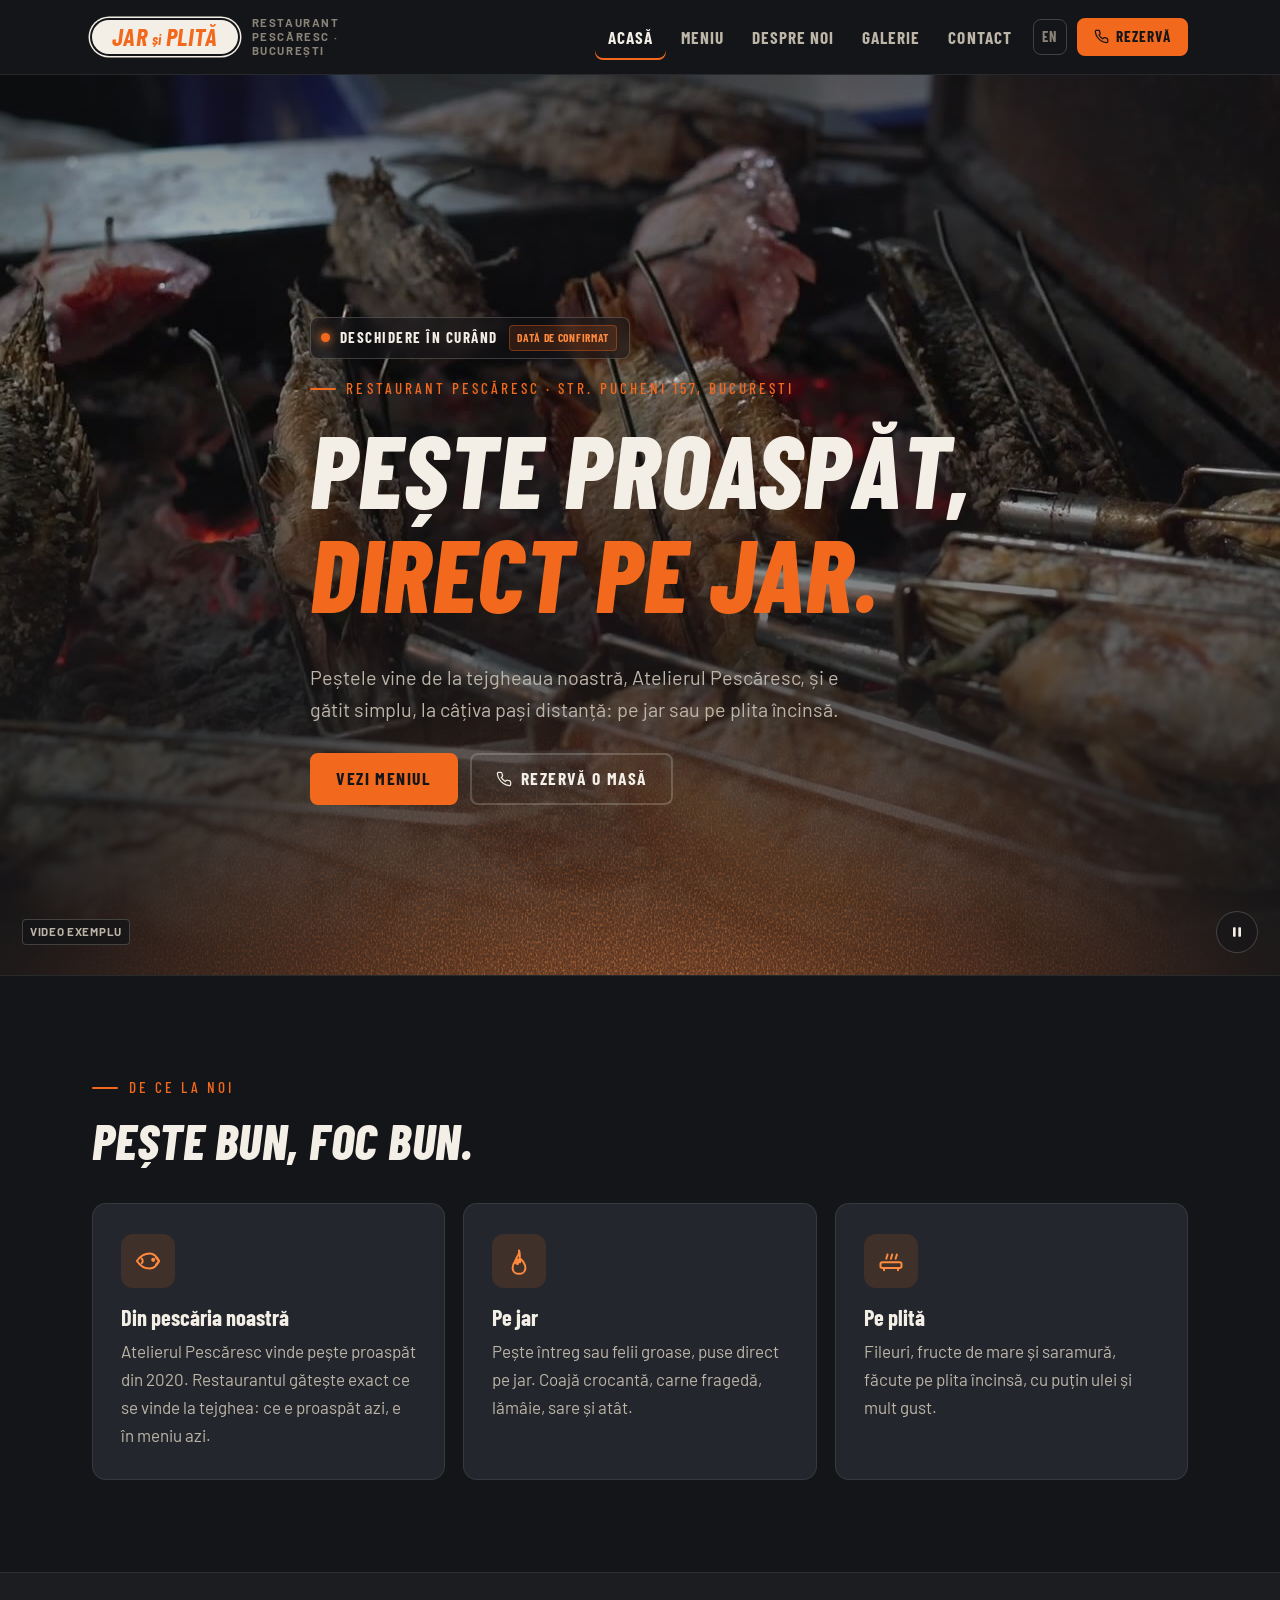
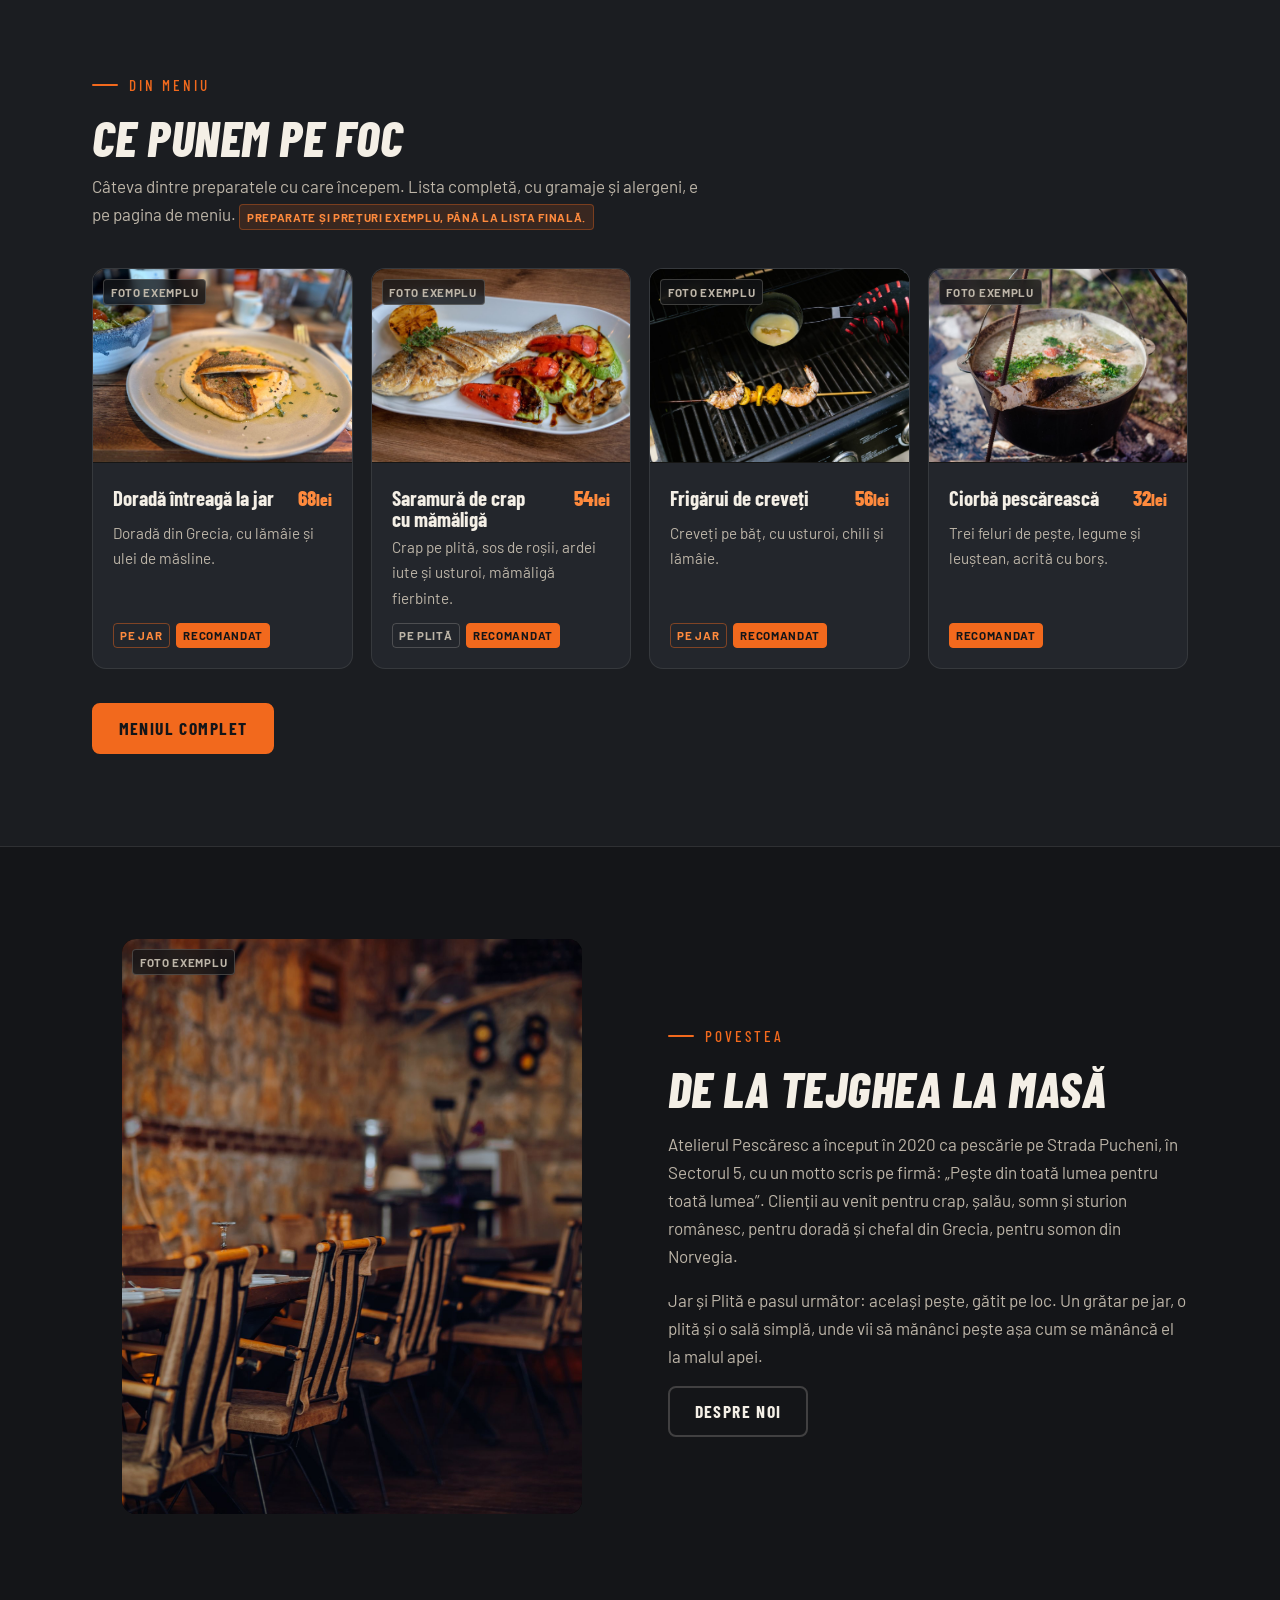
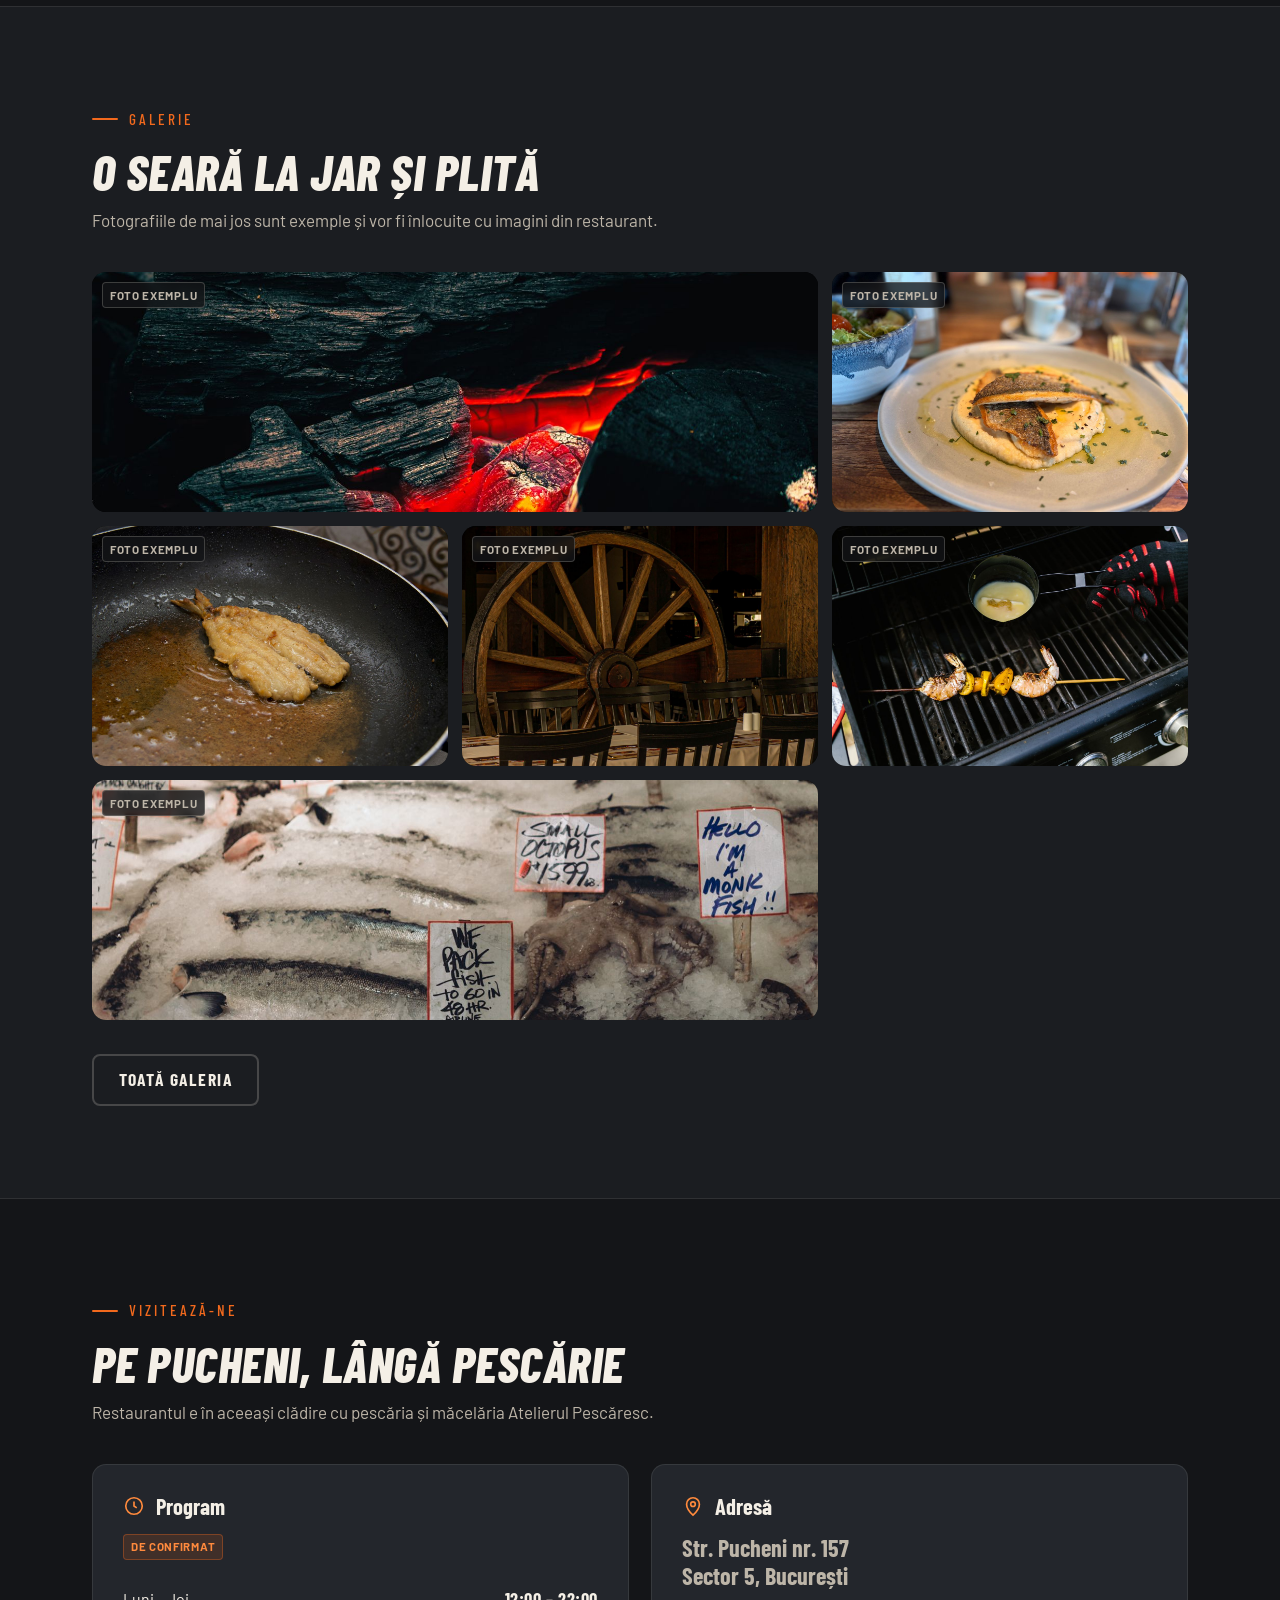
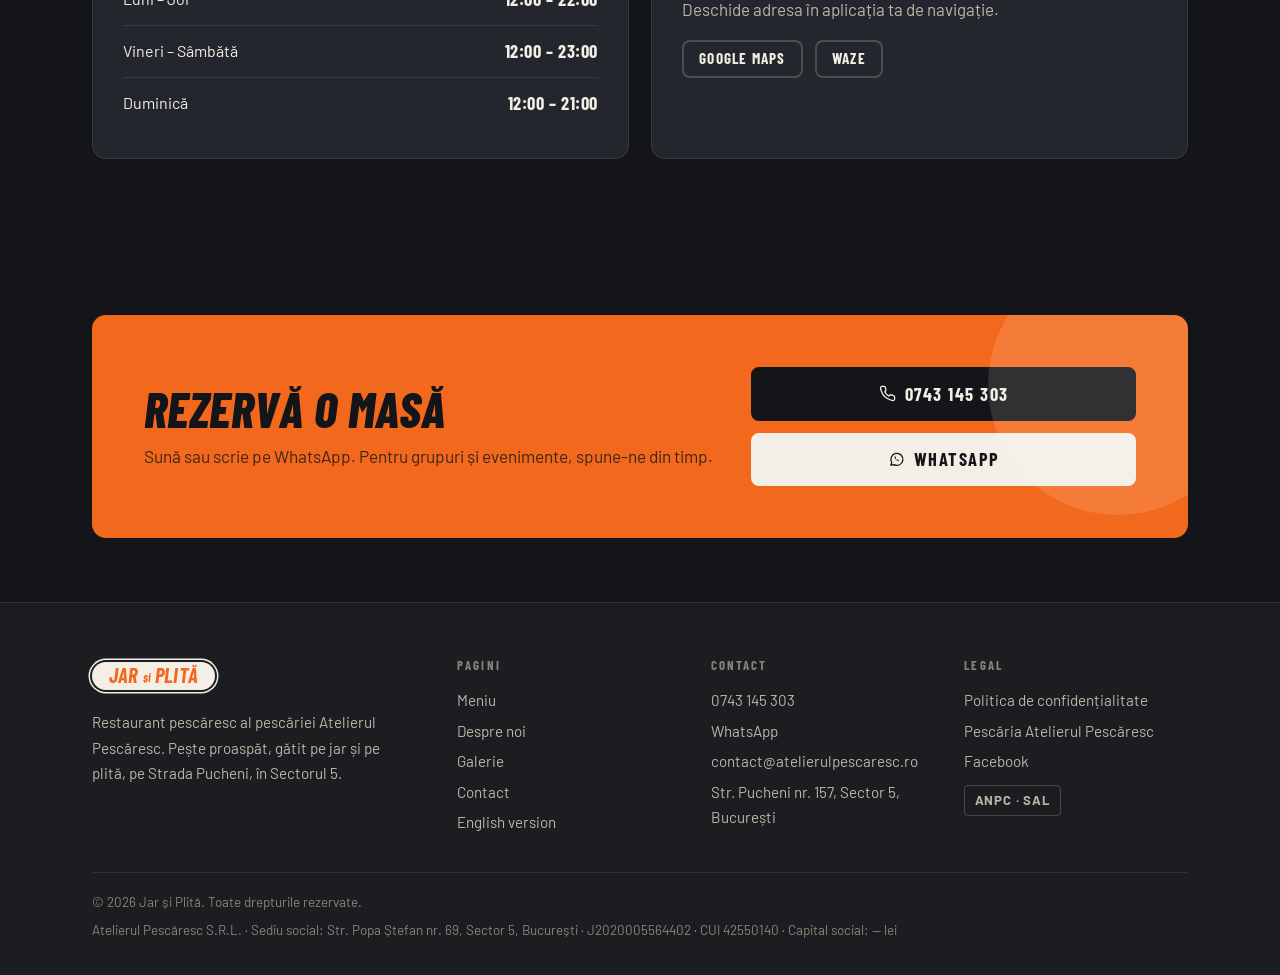
==== index.html @ cb8b8453 "preview 2026-10-09 14:56" ====
<!DOCTYPE html>
<html lang="ro">
<head>
<meta charset="utf-8">
<meta name="viewport" content="width=device-width, initial-scale=1">
<title>Jar și Plită | Restaurant pescăresc în București, Sector 5</title>
<meta name="description" content="Pește proaspăt din pescăria Atelierul Pescăresc, gătit pe jar și pe plită. Restaurant pescăresc pe Str. Pucheni 157, Sector 5, București. Rezervări: 0743 145 303.">
<meta name="robots" content="noindex, nofollow">
<link rel="canonical" href="https://jarsiplita.ro/">
<link rel="alternate" hreflang="ro" href="https://jarsiplita.ro/">
<link rel="alternate" hreflang="en" href="https://jarsiplita.ro/en/">
<link rel="alternate" hreflang="x-default" href="https://jarsiplita.ro/">
<meta property="og:type" content="website">
<meta property="og:site_name" content="Jar și Plită">
<meta property="og:title" content="Jar și Plită | Restaurant pescăresc în București, Sector 5">
<meta property="og:description" content="Pește proaspăt din pescăria Atelierul Pescăresc, gătit pe jar și pe plită. Restaurant pescăresc pe Str. Pucheni 157, Sector 5, București. Rezervări: 0743 145 303.">
<meta property="og:url" content="https://jarsiplita.ro/">
<meta property="og:image" content="https://jarsiplita.ro/img/hero-poster.jpg">
<meta property="og:locale" content="ro_RO">
<meta name="theme-color" content="#141518">
<link rel="icon" href="favicon.svg" type="image/svg+xml">
<link rel="stylesheet" href="css/style.css">
<script type="application/ld+json">
{
  "@context": "https://schema.org",
  "@type": "Restaurant",
  "acceptsReservations": "True",
  "address": {
    "@type": "PostalAddress",
    "addressCountry": "RO",
    "addressLocality": "Bucure\u0219ti",
    "addressRegion": "Sector 5",
    "postalCode": "051223",
    "streetAddress": "Str. Pucheni nr. 157"
  },
  "email": "contact@atelierulpescaresc.ro",
  "hasMenu": "https://jarsiplita.ro/meniu.html",
  "image": "https://jarsiplita.ro/img/hero-poster.jpg",
  "name": "Jar \u0219i Plit\u0103",
  "parentOrganization": {
    "@type": "Organization",
    "name": "Atelierul Pesc\u0103resc",
    "url": "https://www.atelierulpescaresc.ro/"
  },
  "priceRange": "$$",
  "sameAs": [
    "https://www.facebook.com/atelierulpescaresconline"
  ],
  "servesCuisine": [
    "Seafood",
    "Romanian"
  ],
  "telephone": "+40743145303",
  "url": "https://jarsiplita.ro/"
}
</script>
</head>
<body class="home">
<svg width="0" height="0" style="position:absolute" aria-hidden="true" focusable="false">
  <!-- grainy ember glow used once, under the hero -->
  <filter id="embers" x="-10%" y="-10%" width="120%" height="120%" color-interpolation-filters="sRGB">
    <feTurbulence type="fractalNoise" baseFrequency="0.55 0.35" numOctaves="2" seed="7" result="n"/>
    <feColorMatrix in="n" type="luminanceToAlpha" result="na"/>
    <feComponentTransfer in="na" result="nb"><feFuncA type="table" tableValues="0 0 0.25 1 1"/></feComponentTransfer>
    <feComposite in="SourceGraphic" in2="nb" operator="in" result="grain"/>
    <feGaussianBlur in="grain" stdDeviation="0.5"/>
  </filter>
</svg>
<a class="skip" href="#main">Sari la conținut</a>

<header class="site" id="hdr">
  <div class="wrap bar">
    <a class="brand" href="index.html" aria-label="Jar și Plită">
      <span class="pill"><b>Jar</b><i>și</i><b>Plită</b></span>
      <span class="brand-sub">Restaurant pescăresc · București</span>
    </a>
    <button class="navtoggle" id="navToggle" aria-label="Deschide meniul de navigare" aria-expanded="false" aria-controls="nav" data-open="Deschide meniul de navigare" data-close="Închide meniul de navigare">
      <svg viewBox="0 0 24 24" width="22" height="22" fill="none" stroke="currentColor" stroke-width="2.2" stroke-linecap="round" aria-hidden="true"><path d="M3 6h18M3 12h18M3 18h18"/></svg>
    </button>
    <nav class="primary" id="nav" aria-label="Acasă">
      <a href="index.html" aria-current="page">Acasă</a>
      <a href="meniu.html">Meniu</a>
      <a href="despre.html">Despre noi</a>
      <a href="galerie.html">Galerie</a>
      <a href="contact.html">Contact</a>
      <a class="lang" href="en/index.html" hreflang="en" lang="en" title="English version">EN</a>
      <a class="btn small" href="tel:+40743145303">
        <svg viewBox="0 0 24 24" width="15" height="15" fill="none" stroke="currentColor" stroke-width="2" aria-hidden="true"><path d="M22 16.9v3a2 2 0 0 1-2.2 2 19.8 19.8 0 0 1-8.6-3.1 19.5 19.5 0 0 1-6-6 19.8 19.8 0 0 1-3.1-8.7A2 2 0 0 1 4.1 2h3a2 2 0 0 1 2 1.7c.1.9.3 1.8.6 2.6a2 2 0 0 1-.5 2.1L8 9.6a16 16 0 0 0 6 6l1.2-1.2a2 2 0 0 1 2.1-.5c.8.3 1.7.5 2.6.6a2 2 0 0 1 1.7 2Z"/></svg>
        Rezervă
      </a>
    </nav>
  </div>
</header>

<main id="main">
<section class="hero" aria-labelledby="hero-title">
  <video autoplay muted loop playsinline preload="metadata" poster="img/hero-poster.jpg" aria-hidden="true" tabindex="-1">
    <source src="video/hero.mp4" type="video/mp4">
  </video>
  <span class="tag sample">Video exemplu</span>
  <button class="vbtn" type="button" aria-pressed="false" aria-label="Oprește videoclipul" data-pause="Oprește videoclipul" data-play="Pornește videoclipul">
    <svg class="i-pause" viewBox="0 0 24 24" width="16" height="16" fill="currentColor" aria-hidden="true"><rect x="6" y="5" width="4" height="14" rx="1"/><rect x="14" y="5" width="4" height="14" rx="1"/></svg>
    <svg class="i-play" viewBox="0 0 24 24" width="16" height="16" fill="currentColor" aria-hidden="true"><path d="M7 5l12 7-12 7z"/></svg>
  </button>
  <div class="glow" aria-hidden="true"></div>
  <div class="glow grain" aria-hidden="true"></div>
  <div class="wrap">
    <div class="hero-inner">
      <span class="status">Deschidere în curând <span class="tag note">dată de confirmat</span></span>
      <span class="eyebrow">Restaurant pescăresc · Str. Pucheni 157, București</span>
      <h1 id="hero-title">Pește proaspăt, <em>direct pe jar.</em></h1>
      <p class="lead">Peștele vine de la tejgheaua noastră, Atelierul Pescăresc, și e gătit simplu, la câțiva pași distanță: pe jar sau pe plita încinsă.</p>
      <div class="cta">
        <a class="btn" href="meniu.html">Vezi meniul</a>
        <a class="btn ghost" href="tel:+40743145303"><svg viewBox="0 0 24 24" width="16" height="16" fill="none" stroke="currentColor" stroke-width="1.8" aria-hidden="true"><path d="M22 16.9v3a2 2 0 0 1-2.2 2 19.8 19.8 0 0 1-8.6-3.1 19.5 19.5 0 0 1-6-6 19.8 19.8 0 0 1-3.1-8.7A2 2 0 0 1 4.1 2h3a2 2 0 0 1 2 1.7c.1.9.3 1.8.6 2.6a2 2 0 0 1-.5 2.1L8 9.6a16 16 0 0 0 6 6l1.2-1.2a2 2 0 0 1 2.1-.5c.8.3 1.7.5 2.6.6a2 2 0 0 1 1.7 2Z"/></svg>
 Rezervă o masă</a>
      </div>
    </div>
  </div>
</section>

<section id="de-ce" aria-labelledby="pillars-title">
  <div class="wrap">
    <div class="sec-head">
      <span class="eyebrow">De ce la noi</span>
      <h2 id="pillars-title">Pește bun, foc bun.</h2>
    </div>
    <div class="grid pillars">
      <article class="pillar">
        <div class="ico"><svg viewBox="0 0 24 24" width="28" height="28" fill="none" stroke="currentColor" stroke-width="1.7" stroke-linejoin="round" aria-hidden="true"><path d="M2.5 12c3-4.5 7-6.5 11-6.5 3.5 0 6 2.5 8 6.5-2 4-4.5 6.5-8 6.5-4 0-8-2-11-6.5z"/><path d="M21.5 12l-3-3.5M21.5 12l-3 3.5M6 9.5c1 .5 1.5 1.5 1.5 2.5S7 14 6 14.5"/><circle cx="16.5" cy="11" r=".9" fill="currentColor"/></svg>
</div>
        <h3>Din pescăria noastră</h3>
        <p>Atelierul Pescăresc vinde pește proaspăt din 2020. Restaurantul gătește exact ce se vinde la tejghea: ce e proaspăt azi, e în meniu azi.</p>
      </article>
      <article class="pillar">
        <div class="ico"><svg viewBox="0 0 24 24" width="28" height="28" fill="none" stroke="currentColor" stroke-width="1.7" stroke-linejoin="round" aria-hidden="true"><path d="M12 3c1 4-3 5.5-3 9 0 1.5 1 2.5 2 2.5-.5-2 1.5-3 1.5-5 3 2.5 5 5.5 5 8.5 0 3-2.5 5-5.5 5S6.5 21 6.5 18c0-3.5 2-5.5 3.5-8 .5 2 2 3 3 3-1-3.5.5-7-1-10z"/></svg>
</div>
        <h3>Pe jar</h3>
        <p>Pește întreg sau felii groase, puse direct pe jar. Coajă crocantă, carne fragedă, lămâie, sare și atât.</p>
      </article>
      <article class="pillar">
        <div class="ico"><svg viewBox="0 0 24 24" width="28" height="28" fill="none" stroke="currentColor" stroke-width="1.7" stroke-linecap="round" aria-hidden="true"><rect x="3" y="13" width="18" height="5" rx="1.5"/><path d="M6 18v2M18 18v2M8 10c0-1.5 1-2 1-3.5M12 10c0-1.5 1-2 1-3.5M16 10c0-1.5 1-2 1-3.5"/></svg>
</div>
        <h3>Pe plită</h3>
        <p>Fileuri, fructe de mare și saramură, făcute pe plita încinsă, cu puțin ulei și mult gust.</p>
      </article>
    </div>
  </div>
</section>

<section class="alt" id="din-meniu" aria-labelledby="featured-title">
  <div class="wrap">
    <div class="sec-head">
      <span class="eyebrow">Din meniu</span>
      <h2 id="featured-title">Ce punem pe foc</h2>
      <p>Câteva dintre preparatele cu care începem. Lista completă, cu gramaje și alergeni, e pe pagina de meniu. <span class="tag note">Preparate și prețuri exemplu, până la lista finală.</span></p>
    </div>
    <div class="grid dishes">
      <article class="dish">
        <figure class="photo  has-img">
  <img src="img/dish-dorada.jpg" alt="Doradă întreagă la jar" loading="lazy">
  <span class="tag sample">Foto exemplu</span>
</figure>

        <div class="body">
          <div class="row"><h3>Doradă întreagă la jar</h3><span class="price">68<small>lei</small></span>
</div>
          <p>Doradă din Grecia, cu lămâie și ulei de măsline.</p>
          <div class="meta"><span class="chip jar">pe jar</span><span class="chip fav">recomandat</span></div>
        </div>
      </article>
      <article class="dish">
        <figure class="photo  has-img">
  <img src="img/dish-saramura.jpg" alt="Saramură de crap cu mămăligă" loading="lazy">
  <span class="tag sample">Foto exemplu</span>
</figure>

        <div class="body">
          <div class="row"><h3>Saramură de crap cu mămăligă</h3><span class="price">54<small>lei</small></span>
</div>
          <p>Crap pe plită, sos de roșii, ardei iute și usturoi, mămăligă fierbinte.</p>
          <div class="meta"><span class="chip plita">pe plită</span><span class="chip fav">recomandat</span></div>
        </div>
      </article>
      <article class="dish">
        <figure class="photo  has-img">
  <img src="img/dish-creveti.jpg" alt="Frigărui de creveți" loading="lazy">
  <span class="tag sample">Foto exemplu</span>
</figure>

        <div class="body">
          <div class="row"><h3>Frigărui de creveți</h3><span class="price">56<small>lei</small></span>
</div>
          <p>Creveți pe băț, cu usturoi, chili și lămâie.</p>
          <div class="meta"><span class="chip jar">pe jar</span><span class="chip fav">recomandat</span></div>
        </div>
      </article>
      <article class="dish">
        <figure class="photo  has-img">
  <img src="img/dish-ciorba.jpg" alt="Ciorbă pescărească" loading="lazy">
  <span class="tag sample">Foto exemplu</span>
</figure>

        <div class="body">
          <div class="row"><h3>Ciorbă pescărească</h3><span class="price">32<small>lei</small></span>
</div>
          <p>Trei feluri de pește, legume și leuștean, acrită cu borș.</p>
          <div class="meta"><span class="chip fav">recomandat</span></div>
        </div>
      </article>
    </div>
    <div class="sec-foot"><a class="btn" href="meniu.html">Meniul complet</a></div>
  </div>
</section>

<section id="povestea" aria-labelledby="about-title">
  <div class="wrap split">
    <figure class="photo  has-img">
  <img src="img/interior-2.jpg" alt="Bucătăria restaurantului Jar și Plită" loading="lazy">
  <span class="tag sample">Foto exemplu</span>
</figure>

    <div>
      <span class="eyebrow">Povestea</span>
      <h2 id="about-title">De la tejghea la masă</h2>
      <p>Atelierul Pescăresc a început în 2020 ca pescărie pe Strada Pucheni, în Sectorul 5, cu un motto scris pe firmă: „Pește din toată lumea pentru toată lumea”. Clienții au venit pentru crap, șalău, somn și sturion românesc, pentru doradă și chefal din Grecia, pentru somon din Norvegia.</p>
      <p>Jar și Plită e pasul următor: același pește, gătit pe loc. Un grătar pe jar, o plită și o sală simplă, unde vii să mănânci pește așa cum se mănâncă el la malul apei.</p>
      <div class="cta"><a class="btn ghost" href="despre.html">Despre noi</a></div>
    </div>
  </div>
</section>

<section class="alt" id="galerie" aria-labelledby="gallery-title">
  <div class="wrap">
    <div class="sec-head">
      <span class="eyebrow">Galerie</span>
      <h2 id="gallery-title">O seară la Jar și Plită</h2>
      <p>Fotografiile de mai jos sunt exemple și vor fi înlocuite cu imagini din restaurant.</p>
    </div>
    <div class="grid gal">
      <div class="wide"><figure class="photo  has-img">
  <img src="img/embers.jpg" alt="Jarul, înainte de primul pește" loading="lazy">
  <span class="tag sample">Foto exemplu</span>
</figure>
</div>
      <div class=""><figure class="photo  has-img">
  <img src="img/dish-dorada.jpg" alt="Doradă întreagă la jar" loading="lazy">
  <span class="tag sample">Foto exemplu</span>
</figure>
</div>
      <div class=""><figure class="photo  has-img">
  <img src="img/dish-plita.jpg" alt="Somon pe plita încinsă" loading="lazy">
  <span class="tag sample">Foto exemplu</span>
</figure>
</div>
      <div class=""><figure class="photo  has-img">
  <img src="img/interior.jpg" alt="Sala restaurantului" loading="lazy">
  <span class="tag sample">Foto exemplu</span>
</figure>
</div>
      <div class="wide"><figure class="photo  has-img">
  <img src="img/counter.jpg" alt="Tejgheaua pescăriei, dimineața" loading="lazy">
  <span class="tag sample">Foto exemplu</span>
</figure>
</div>
      <div class=""><figure class="photo  has-img">
  <img src="img/dish-creveti.jpg" alt="Frigărui de creveți" loading="lazy">
  <span class="tag sample">Foto exemplu</span>
</figure>
</div>
    </div>
    <div class="sec-foot"><a class="btn ghost" href="galerie.html">Toată galeria</a></div>
  </div>
</section>

<section id="vizita" aria-labelledby="visit-title">
  <div class="wrap">
    <div class="sec-head">
      <span class="eyebrow">Vizitează-ne</span>
      <h2 id="visit-title">Pe Pucheni, lângă pescărie</h2>
      <p>Restaurantul e în aceeași clădire cu pescăria și măcelăria Atelierul Pescăresc.</p>
    </div>
    <div class="visit">
      <div class="vcard">
        <h3><svg viewBox="0 0 24 24" width="22" height="22" fill="none" stroke="currentColor" stroke-width="1.8" aria-hidden="true"><circle cx="12" cy="12" r="9"/><path d="M12 7v5l3 2"/></svg>
 Program</h3>
        <span class="tag note">de confirmat</span>
        <table class="hours">
  <tbody>
  <tr><td>Luni – Joi</td><td>12:00 – 22:00</td></tr>
  <tr><td>Vineri – Sâmbătă</td><td>12:00 – 23:00</td></tr>
  <tr><td>Duminică</td><td>12:00 – 21:00</td></tr>
  </tbody>
</table>

      </div>
      <div class="vcard">
        <h3><svg viewBox="0 0 24 24" width="22" height="22" fill="none" stroke="currentColor" stroke-width="1.8" aria-hidden="true"><path d="M12 22s7-6.5 7-12a7 7 0 1 0-14 0c0 5.5 7 12 7 12z"/><circle cx="12" cy="10" r="2.5"/></svg>
 Adresă</h3>
        <p class="addr">Str. Pucheni nr. 157<br>Sector 5, București</p>
        <p>Deschide adresa în aplicația ta de navigație.</p>
        <div class="cta ">
  <a class="btn ghost small" href="https://www.google.com/maps/search/?api=1&amp;query=Str.%20Pucheni%20157%20Sector%205%20Bucuresti" rel="noopener">Google Maps</a>
  <a class="btn ghost small" href="https://www.waze.com/ul?q=Str.%20Pucheni%20157%20Sector%205%20Bucuresti&amp;navigate=yes" rel="noopener">Waze</a>
</div>

      </div>
    </div>
  </div>
</section>

<section class="tight" aria-labelledby="cta-title">
  <div class="wrap">
    <div class="band">
      <div>
        <h2 id="cta-title">Rezervă o masă</h2>
        <p>Sună sau scrie pe WhatsApp. Pentru grupuri și evenimente, spune-ne din timp.</p>
      </div>
      <div class="actions">
        <a class="btn dark" href="tel:+40743145303"><svg viewBox="0 0 24 24" width="17" height="17" fill="none" stroke="currentColor" stroke-width="1.8" aria-hidden="true"><path d="M22 16.9v3a2 2 0 0 1-2.2 2 19.8 19.8 0 0 1-8.6-3.1 19.5 19.5 0 0 1-6-6 19.8 19.8 0 0 1-3.1-8.7A2 2 0 0 1 4.1 2h3a2 2 0 0 1 2 1.7c.1.9.3 1.8.6 2.6a2 2 0 0 1-.5 2.1L8 9.6a16 16 0 0 0 6 6l1.2-1.2a2 2 0 0 1 2.1-.5c.8.3 1.7.5 2.6.6a2 2 0 0 1 1.7 2Z"/></svg>
 0743 145 303</a>
        <a class="btn cream" href="https://wa.me/40743145303" rel="noopener"><svg viewBox="0 0 24 24" width="17" height="17" fill="none" stroke="currentColor" stroke-width="1.8" stroke-linejoin="round" aria-hidden="true"><path d="M4 20l1.3-3.8A8.5 8.5 0 1 1 8.4 19.2z"/><path d="M9 8.5c.2 2.5 3 5.3 5.5 5.5l1.2-1.2-1.8-.9-.9.7c-1-.4-2-1.4-2.4-2.4l.7-.9-.9-1.8z" fill="currentColor" stroke="none"/></svg>
 WhatsApp</a>
      </div>
    </div>
  </div>
</section>
</main>

<footer class="site">
  <div class="wrap">
    <div class="cols">
      <div>
        <a class="brand" href="index.html"><span class="pill"><b>Jar</b><i>și</i><b>Plită</b></span></a>
        <p class="fabout">Restaurant pescăresc al pescăriei Atelierul Pescăresc. Pește proaspăt, gătit pe jar și pe plită, pe Strada Pucheni, în Sectorul 5.</p>
      </div>
      <div>
        <h4>Pagini</h4>
        <a href="meniu.html">Meniu</a>
        <a href="despre.html">Despre noi</a>
        <a href="galerie.html">Galerie</a>
        <a href="contact.html">Contact</a>
        <a href="en/index.html" hreflang="en" lang="en">English version</a>
      </div>
      <div>
        <h4>Contact</h4>
        <a href="tel:+40743145303">0743 145 303</a>
        <a href="https://wa.me/40743145303" rel="noopener">WhatsApp</a>
        <a href="mailto:contact@atelierulpescaresc.ro">contact@atelierulpescaresc.ro</a>
        <span class="addr">Str. Pucheni nr. 157, Sector 5, București</span>
      </div>
      <div>
        <h4>Legal</h4>
        <a href="confidentialitate.html">Politica de confidențialitate</a>
        <a href="https://www.atelierulpescaresc.ro/" rel="noopener">Pescăria Atelierul Pescăresc</a>
        <a href="https://www.facebook.com/atelierulpescaresconline" rel="noopener">Facebook</a>
        <a class="sal" href="https://reclamatiisal.anpc.ro" rel="noopener" title="Soluționarea alternativă a litigiilor (ANPC)">ANPC · SAL</a>
      </div>
    </div>
    <div class="legal">
      <span>© 2026 Jar și Plită. Toate drepturile rezervate.</span>
      <span class="company">Atelierul Pescăresc S.R.L. · Sediu social: Str. Popa Ștefan nr. 69, Sector 5, București · J2020005564402 · CUI 42550140 · Capital social: — lei</span>
    </div>
  </div>
</footer>

<script src="js/main.js" defer></script>
</body>
</html>
---- css/style.css ----
@font-face{font-family:"Barlow";font-style:normal;font-weight:400;font-display:swap;src:url("../fonts/barlow-400-latin-ext.woff2") format("woff2");unicode-range:U+0100-02BA, U+02BD-02C5, U+02C7-02CC, U+02CE-02D7, U+02DD-02FF, U+0304, U+0308, U+0329, U+1D00-1DBF, U+1E00-1E9F, U+1EF2-1EFF, U+2020, U+20A0-20AB, U+20AD-20C4, U+2113, U+2C60-2C7F, U+A720-A7FF}
@font-face{font-family:"Barlow";font-style:normal;font-weight:400;font-display:swap;src:url("../fonts/barlow-400-latin.woff2") format("woff2");unicode-range:U+0000-00FF, U+0131, U+0152-0153, U+02BB-02BC, U+02C6, U+02DA, U+02DC, U+0304, U+0308, U+0329, U+2000-206F, U+20AC, U+2122, U+2191, U+2193, U+2212, U+2215, U+FEFF, U+FFFD}
@font-face{font-family:"Barlow";font-style:normal;font-weight:500;font-display:swap;src:url("../fonts/barlow-500-latin-ext.woff2") format("woff2");unicode-range:U+0100-02BA, U+02BD-02C5, U+02C7-02CC, U+02CE-02D7, U+02DD-02FF, U+0304, U+0308, U+0329, U+1D00-1DBF, U+1E00-1E9F, U+1EF2-1EFF, U+2020, U+20A0-20AB, U+20AD-20C4, U+2113, U+2C60-2C7F, U+A720-A7FF}
@font-face{font-family:"Barlow";font-style:normal;font-weight:500;font-display:swap;src:url("../fonts/barlow-500-latin.woff2") format("woff2");unicode-range:U+0000-00FF, U+0131, U+0152-0153, U+02BB-02BC, U+02C6, U+02DA, U+02DC, U+0304, U+0308, U+0329, U+2000-206F, U+20AC, U+2122, U+2191, U+2193, U+2212, U+2215, U+FEFF, U+FFFD}
@font-face{font-family:"Barlow";font-style:normal;font-weight:700;font-display:swap;src:url("../fonts/barlow-700-latin-ext.woff2") format("woff2");unicode-range:U+0100-02BA, U+02BD-02C5, U+02C7-02CC, U+02CE-02D7, U+02DD-02FF, U+0304, U+0308, U+0329, U+1D00-1DBF, U+1E00-1E9F, U+1EF2-1EFF, U+2020, U+20A0-20AB, U+20AD-20C4, U+2113, U+2C60-2C7F, U+A720-A7FF}
@font-face{font-family:"Barlow";font-style:normal;font-weight:700;font-display:swap;src:url("../fonts/barlow-700-latin.woff2") format("woff2");unicode-range:U+0000-00FF, U+0131, U+0152-0153, U+02BB-02BC, U+02C6, U+02DA, U+02DC, U+0304, U+0308, U+0329, U+2000-206F, U+20AC, U+2122, U+2191, U+2193, U+2212, U+2215, U+FEFF, U+FFFD}
@font-face{font-family:"Barlow Condensed";font-style:italic;font-weight:700;font-display:swap;src:url("../fonts/barlow-condensed-700-italic-latin-ext.woff2") format("woff2");unicode-range:U+0100-02BA, U+02BD-02C5, U+02C7-02CC, U+02CE-02D7, U+02DD-02FF, U+0304, U+0308, U+0329, U+1D00-1DBF, U+1E00-1E9F, U+1EF2-1EFF, U+2020, U+20A0-20AB, U+20AD-20C4, U+2113, U+2C60-2C7F, U+A720-A7FF}
@font-face{font-family:"Barlow Condensed";font-style:italic;font-weight:700;font-display:swap;src:url("../fonts/barlow-condensed-700-italic-latin.woff2") format("woff2");unicode-range:U+0000-00FF, U+0131, U+0152-0153, U+02BB-02BC, U+02C6, U+02DA, U+02DC, U+0304, U+0308, U+0329, U+2000-206F, U+20AC, U+2122, U+2191, U+2193, U+2212, U+2215, U+FEFF, U+FFFD}
@font-face{font-family:"Barlow Condensed";font-style:italic;font-weight:800;font-display:swap;src:url("../fonts/barlow-condensed-800-italic-latin-ext.woff2") format("woff2");unicode-range:U+0100-02BA, U+02BD-02C5, U+02C7-02CC, U+02CE-02D7, U+02DD-02FF, U+0304, U+0308, U+0329, U+1D00-1DBF, U+1E00-1E9F, U+1EF2-1EFF, U+2020, U+20A0-20AB, U+20AD-20C4, U+2113, U+2C60-2C7F, U+A720-A7FF}
@font-face{font-family:"Barlow Condensed";font-style:italic;font-weight:800;font-display:swap;src:url("../fonts/barlow-condensed-800-italic-latin.woff2") format("woff2");unicode-range:U+0000-00FF, U+0131, U+0152-0153, U+02BB-02BC, U+02C6, U+02DA, U+02DC, U+0304, U+0308, U+0329, U+2000-206F, U+20AC, U+2122, U+2191, U+2193, U+2212, U+2215, U+FEFF, U+FFFD}
@font-face{font-family:"Barlow Condensed";font-style:normal;font-weight:500;font-display:swap;src:url("../fonts/barlow-condensed-500-latin-ext.woff2") format("woff2");unicode-range:U+0100-02BA, U+02BD-02C5, U+02C7-02CC, U+02CE-02D7, U+02DD-02FF, U+0304, U+0308, U+0329, U+1D00-1DBF, U+1E00-1E9F, U+1EF2-1EFF, U+2020, U+20A0-20AB, U+20AD-20C4, U+2113, U+2C60-2C7F, U+A720-A7FF}
@font-face{font-family:"Barlow Condensed";font-style:normal;font-weight:500;font-display:swap;src:url("../fonts/barlow-condensed-500-latin.woff2") format("woff2");unicode-range:U+0000-00FF, U+0131, U+0152-0153, U+02BB-02BC, U+02C6, U+02DA, U+02DC, U+0304, U+0308, U+0329, U+2000-206F, U+20AC, U+2122, U+2191, U+2193, U+2212, U+2215, U+FEFF, U+FFFD}
@font-face{font-family:"Barlow Condensed";font-style:normal;font-weight:700;font-display:swap;src:url("../fonts/barlow-condensed-700-latin-ext.woff2") format("woff2");unicode-range:U+0100-02BA, U+02BD-02C5, U+02C7-02CC, U+02CE-02D7, U+02DD-02FF, U+0304, U+0308, U+0329, U+1D00-1DBF, U+1E00-1E9F, U+1EF2-1EFF, U+2020, U+20A0-20AB, U+20AD-20C4, U+2113, U+2C60-2C7F, U+A720-A7FF}
@font-face{font-family:"Barlow Condensed";font-style:normal;font-weight:700;font-display:swap;src:url("../fonts/barlow-condensed-700-latin.woff2") format("woff2");unicode-range:U+0000-00FF, U+0131, U+0152-0153, U+02BB-02BC, U+02C6, U+02DA, U+02DC, U+0304, U+0308, U+0329, U+2000-206F, U+20AC, U+2122, U+2191, U+2193, U+2212, U+2215, U+FEFF, U+FFFD}
@font-face{font-family:"Barlow Condensed";font-style:normal;font-weight:800;font-display:swap;src:url("../fonts/barlow-condensed-800-latin-ext.woff2") format("woff2");unicode-range:U+0100-02BA, U+02BD-02C5, U+02C7-02CC, U+02CE-02D7, U+02DD-02FF, U+0304, U+0308, U+0329, U+1D00-1DBF, U+1E00-1E9F, U+1EF2-1EFF, U+2020, U+20A0-20AB, U+20AD-20C4, U+2113, U+2C60-2C7F, U+A720-A7FF}
@font-face{font-family:"Barlow Condensed";font-style:normal;font-weight:800;font-display:swap;src:url("../fonts/barlow-condensed-800-latin.woff2") format("woff2");unicode-range:U+0000-00FF, U+0131, U+0152-0153, U+02BB-02BC, U+02C6, U+02DA, U+02DC, U+0304, U+0308, U+0329, U+2000-206F, U+20AC, U+2122, U+2191, U+2193, U+2212, U+2215, U+FEFF, U+FFFD}

/* ============================================================
   Jar și Plită — shared stylesheet (source: templates/style.css;
   build.py prepends templates/fonts.css and writes site/css/style.css)
   Dark coal ground like the shop's slate graphics, ember-orange accent
   taken from the "JAR și PLITĂ" sign, cream text. The menu sits on a
   cream "paper" block like a printed menu card. Fonts are self-hosted.
   ============================================================ */

:root{
  --coal:#141518; --slate:#1B1D21; --panel:#23262C; --panel-2:#2B2F36;
  --line:rgba(244,239,230,.09); --line-strong:rgba(244,239,230,.2);
  --cream:#F4EFE6; --sand:#BDB5A8; --ash:#8A8378;
  --ember:#F2691D; --ember-hot:#FF8A3D; --ember-deep:#C94F0E; --ember-tint:rgba(242,105,29,.14);
  --river:#4A8FD4;
  --paper:#F4EFE6; --paper-2:#EAE3D6; --ink:#1B1C1F; --ink-soft:#54504A; --paper-line:#D6CCBA;
  --r:14px; --r-sm:8px; --maxw:1140px;
  --shadow:0 10px 30px rgba(0,0,0,.35);
  --display:"Barlow Condensed","Arial Narrow",Impact,sans-serif;
  --body:"Barlow",system-ui,-apple-system,"Segoe UI",Roboto,sans-serif;
}

*{box-sizing:border-box}
html{-webkit-text-size-adjust:100%;scroll-behavior:smooth;scroll-padding-top:130px}
body{
  margin:0;background:var(--coal);color:var(--cream);
  font-family:var(--body);font-size:17px;line-height:1.65;-webkit-font-smoothing:antialiased;
}
/* fine stone grain over the whole page, echoing the slate panels in the shop */
body::before{
  content:"";position:fixed;inset:0;z-index:-1;pointer-events:none;opacity:.08;
  background-image:url("data:image/svg+xml,%3Csvg xmlns='http://www.w3.org/2000/svg' width='260' height='260'%3E%3Cfilter id='g'%3E%3CfeTurbulence type='fractalNoise' baseFrequency='.85' numOctaves='3' stitchTiles='stitch'/%3E%3CfeColorMatrix values='0 0 0 0 1 0 0 0 0 .96 0 0 0 0 .9 0 0 0 .7 0'/%3E%3C/filter%3E%3Crect width='100%25' height='100%25' filter='url(%23g)'/%3E%3C/svg%3E");
  background-size:260px 260px;
}
h1,h2,h3,h4{font-family:var(--display);line-height:1.02;margin:0;text-wrap:balance}
h1,h2{font-weight:800;font-style:italic;text-transform:uppercase;letter-spacing:.01em}
h2{font-size:clamp(2rem,4.2vw,3.1rem)}
h3{font-weight:700;font-size:1.4rem}
p{margin:0 0 1rem}
a{color:var(--ember-hot)}
img,video{max-width:100%;display:block}
.wrap{max-width:var(--maxw);margin-inline:auto;padding-inline:22px}
.skip{position:absolute;left:-999px;top:8px;z-index:100;background:var(--ember);color:var(--coal);padding:.5em 1em;border-radius:var(--r-sm);font-weight:700;text-decoration:none}
.skip:focus{left:8px}
:focus-visible{outline:3px solid var(--ember-hot);outline-offset:2px;border-radius:4px}

/* ---------- Small pieces ---------- */
.eyebrow{
  display:inline-flex;align-items:center;gap:.7em;margin:0 0 .9rem;
  font-family:var(--display);font-weight:500;font-size:.95rem;letter-spacing:.2em;text-transform:uppercase;color:var(--ember);
}
.eyebrow::before{content:"";width:26px;height:2px;background:var(--ember);border-radius:2px}
.tag{
  display:inline-block;font-size:.72rem;font-weight:700;letter-spacing:.06em;text-transform:uppercase;
  border-radius:4px;padding:.22em .6em;white-space:nowrap;vertical-align:middle;
}
.tag.note{background:var(--ember-tint);color:var(--ember-hot);border:1px solid rgba(242,105,29,.35)}
.tag.sample{background:rgba(20,21,24,.78);color:var(--sand);border:1px solid var(--line-strong);backdrop-filter:blur(4px)}
.paper .tag.note{background:#FBE6D6;color:var(--ember-deep);border-color:#F2C4A3}

.btn{
  --bg:var(--ember);--fg:var(--coal);
  display:inline-flex;align-items:center;justify-content:center;gap:.5em;
  background:var(--bg);color:var(--fg);text-decoration:none;border:2px solid var(--bg);
  font-family:var(--display);font-weight:700;font-size:1.1rem;letter-spacing:.08em;text-transform:uppercase;line-height:1;
  padding:.85em 1.4em;border-radius:var(--r-sm);cursor:pointer;white-space:nowrap;
  transition:transform .13s ease,background .13s ease,border-color .13s ease,color .13s ease;
}
.btn:hover{--bg:var(--ember-hot);transform:translateY(-2px)}
.btn.ghost{--bg:transparent;--fg:var(--cream);border-color:var(--line-strong)}
.btn.ghost:hover{--bg:transparent;border-color:var(--cream)}
.btn.dark{--bg:var(--coal);--fg:var(--cream)}
.btn.dark:hover{--bg:#000}
.btn.cream{--bg:var(--cream);--fg:var(--coal)}
.btn.cream:hover{--bg:#fff}
.btn.small{font-size:.95rem;padding:.65em 1em}
.btn svg{flex:0 0 auto}
.cta{display:flex;flex-wrap:wrap;gap:12px;align-items:center}

/* ---------- Brand pill (mirrors the sign on the facade) ---------- */
.brand{display:inline-flex;align-items:center;gap:14px;text-decoration:none;color:var(--cream)}
.pill{
  display:inline-flex;align-items:baseline;gap:.2em;
  background:var(--cream);color:var(--ember);border-radius:999px;padding:.14em .8em .2em;
  font-family:var(--display);font-style:italic;font-weight:800;font-size:1.55rem;line-height:1;letter-spacing:.015em;text-transform:uppercase;
  box-shadow:0 0 0 2px var(--coal),0 0 0 3.5px var(--cream);
}
.pill i{font-weight:600;font-size:.6em;text-transform:lowercase;letter-spacing:0;transform:translateY(-.08em)}
.brand-sub{font-size:.72rem;font-weight:600;letter-spacing:.14em;text-transform:uppercase;color:var(--ash);line-height:1.2;max-width:12em}

/* ---------- Header ---------- */
header.site{position:sticky;top:0;z-index:50;background:rgba(20,21,24,.86);backdrop-filter:blur(10px);border-bottom:1px solid var(--line)}
.bar{display:flex;align-items:center;gap:16px;height:74px}
nav.primary{margin-left:auto;display:flex;align-items:center;gap:2px}
nav.primary a{
  text-decoration:none;color:var(--sand);font-family:var(--display);font-weight:600;font-size:1.08rem;letter-spacing:.06em;text-transform:uppercase;
  padding:.5em .75em;border-radius:var(--r-sm);
}
nav.primary a:hover{color:var(--cream);background:var(--panel)}
nav.primary a[aria-current="page"]{color:var(--cream);box-shadow:inset 0 -2px 0 var(--ember)}
nav.primary a.lang{color:var(--ash);border:1px solid var(--line-strong);padding:.35em .6em;margin-left:6px;font-size:.9rem}
nav.primary a.lang:hover{color:var(--cream);border-color:var(--cream);background:transparent}
nav.primary a.btn{margin-left:8px;color:var(--coal)}
.navtoggle{display:none;margin-left:auto;background:transparent;border:1.5px solid var(--line-strong);border-radius:var(--r-sm);width:46px;height:42px;cursor:pointer;color:var(--cream)}

/* ---------- Photo frames ---------- */
.photo{
  position:relative;border-radius:var(--r);overflow:hidden;background:var(--panel);
  border:1.5px dashed var(--line-strong);margin:0;width:100%;
}
.photo .cap{position:absolute;inset:0;display:grid;place-items:center;padding:20px;text-align:center;color:var(--ash);font-family:var(--display);font-weight:600;font-size:1.05rem;letter-spacing:.04em;text-transform:uppercase}
.photo .cap svg{display:block;margin:0 auto 10px;opacity:.5}
.photo.has-img{border:0;background:#000}
.photo.has-img img{position:absolute;inset:0;width:100%;height:100%;object-fit:cover}
.photo .tag.sample{position:absolute;top:10px;left:10px;z-index:1}
.photo figcaption.under{position:absolute;left:0;right:0;bottom:0;padding:34px 14px 12px;font-size:.9rem;color:var(--cream);background:linear-gradient(180deg,transparent,rgba(20,21,24,.85))}

/* ---------- Hero ---------- */
.hero{position:relative;min-height:clamp(600px,90vh,920px);display:flex;align-items:flex-end;overflow:hidden;isolation:isolate;border-bottom:1px solid var(--line)}
.hero video,.hero img.poster{position:absolute;inset:0;width:100%;height:100%;object-fit:cover;z-index:-3}
.hero::before{
  content:"";position:absolute;inset:0;z-index:-2;
  background:linear-gradient(180deg,rgba(20,21,24,.6) 0%,rgba(20,21,24,.18) 32%,rgba(20,21,24,.72) 70%,var(--coal) 100%);
}
/* ember glow: soft layer + grainy layer (SVG filter in base.html) */
.hero .glow{position:absolute;left:50%;bottom:-18%;width:130%;height:58%;transform:translateX(-50%);z-index:-1;pointer-events:none;mix-blend-mode:screen;
  background:radial-gradient(ellipse at 50% 100%,rgba(242,105,29,.5),rgba(242,105,29,.16) 38%,transparent 66%)}
.hero .glow.grain{width:100%;height:40%;bottom:-8%;filter:url(#embers);opacity:.9;
  background:radial-gradient(ellipse at 50% 100%,rgba(255,138,61,.75),rgba(242,105,29,.3) 40%,transparent 68%)}
.hero-inner{padding:150px 0 78px;max-width:820px;position:relative}
.hero .status{
  display:inline-flex;align-items:center;gap:.6em;margin-bottom:1.1rem;
  font-family:var(--display);font-weight:600;font-size:.95rem;letter-spacing:.1em;text-transform:uppercase;color:var(--cream);
  background:rgba(20,21,24,.55);border:1px solid var(--line-strong);border-radius:var(--r-sm);padding:.45em .8em .45em .7em;backdrop-filter:blur(6px);
}
.hero .status::before{content:"";width:9px;height:9px;border-radius:50%;background:var(--ember);box-shadow:0 0 10px var(--ember-hot)}
.hero-inner .eyebrow{display:flex}
.hero .status .tag{margin-left:.2em}
.hero h1{font-size:clamp(3.1rem,8.6vw,6.4rem);margin:0 0 .35em}
.hero h1 em{font-style:inherit;color:var(--ember);display:block}
.hero .lead{font-size:clamp(1.05rem,1.55vw,1.25rem);color:var(--sand);max-width:50ch;margin:0 0 1.7rem}
.vbtn{
  position:absolute;right:22px;bottom:22px;z-index:2;width:42px;height:42px;border-radius:50%;
  border:1.5px solid var(--line-strong);background:rgba(20,21,24,.55);color:var(--cream);display:grid;place-items:center;cursor:pointer;backdrop-filter:blur(6px);
}
.vbtn:hover{border-color:var(--cream)}
.vbtn .i-pause,.vbtn[aria-pressed="true"] .i-play{display:block}
.vbtn .i-play,.vbtn[aria-pressed="true"] .i-pause{display:none}
.hero .tag.sample{position:absolute;left:22px;bottom:30px;z-index:2}
html:not(.js) .vbtn{display:none}

/* ---------- Sections ---------- */
section{padding:92px 0}
section.tight{padding:64px 0}
.alt{background:var(--slate);border-top:1px solid var(--line);border-bottom:1px solid var(--line)}
.sec-head{max-width:62ch;margin-bottom:10px}
.sec-head h2{margin:0 0 .6rem}
.sec-head p{color:var(--sand);margin:0}
.sec-head.center{margin-inline:auto;text-align:center}
.sec-head.center .eyebrow{justify-content:center}
.sec-head.center .eyebrow::before{display:none}
.grid{display:grid;gap:18px;margin-top:38px}
.sec-foot{margin-top:34px;display:flex;flex-wrap:wrap;gap:14px;align-items:center}

/* Page hero (subpages) */
.page-hero{padding:72px 0 26px}
.page-hero h1{font-size:clamp(2.6rem,6vw,4.4rem);margin:0 0 .5rem}
.page-hero .lead{font-size:1.15rem;color:var(--sand);max-width:60ch;margin:0}

/* Pillars */
.pillars{grid-template-columns:repeat(3,1fr)}
.pillar{background:var(--panel);border:1px solid var(--line);border-radius:var(--r);padding:30px 28px;position:relative;overflow:hidden}
.pillar .ico{width:54px;height:54px;border-radius:12px;background:var(--ember-tint);color:var(--ember-hot);display:grid;place-items:center;margin-bottom:18px}
.pillar .ico svg{width:28px;height:28px}
.pillar h3{margin:0 0 .5rem}
.pillar p{margin:0;color:var(--sand)}

/* Dish cards (featured on the start page) */
.dishes{grid-template-columns:repeat(4,1fr)}
.dish{background:var(--panel);border:1px solid var(--line);border-radius:var(--r);overflow:hidden;display:flex;flex-direction:column;transition:transform .14s ease,border-color .14s ease}
.dish:hover{transform:translateY(-4px);border-color:var(--line-strong)}
.dish .photo{aspect-ratio:4/3;border-radius:0;border:0;border-bottom:1px solid var(--line)}
.dish .body{padding:18px 20px 20px;display:flex;flex-direction:column;gap:6px;flex:1}
.dish .row{display:flex;justify-content:space-between;gap:12px;align-items:baseline}
.dish h3{font-size:1.3rem;margin:0}
.dish .price{font-family:var(--display);font-weight:800;font-size:1.3rem;color:var(--ember-hot);white-space:nowrap}
.dish p{margin:0;color:var(--sand);font-size:.95rem;flex:1}
.dish .meta{display:flex;flex-wrap:wrap;gap:6px;margin-top:6px}
.chip{display:inline-block;font-size:.72rem;font-weight:700;letter-spacing:.06em;text-transform:uppercase;color:var(--sand);border:1px solid var(--line-strong);border-radius:4px;padding:.18em .55em}
.chip.jar{color:var(--ember-hot);border-color:rgba(242,105,29,.45)}
.chip.fav{color:var(--coal);background:var(--ember);border-color:var(--ember)}

/* Split blocks (about teaser, visit) */
.split{display:grid;grid-template-columns:1fr 1fr;gap:56px;align-items:center}
.split .photo{aspect-ratio:4/5;max-width:460px;margin-inline:auto}
.split .photo.landscape{aspect-ratio:4/3;max-width:none}
.split p{color:var(--sand)}
.split h2{margin:0 0 1rem}

/* Gallery strip + gallery page */
.gal{grid-template-columns:repeat(3,1fr);grid-auto-rows:240px;grid-auto-flow:dense;gap:14px}
.gal .photo{height:100%;aspect-ratio:auto}
.gal .wide{grid-column:span 2}
.gal .tall{grid-row:span 2}

/* Visit: hours + address */
.visit{display:grid;grid-template-columns:1fr 1fr;gap:22px;margin-top:38px}
.vcard{background:var(--panel);border:1px solid var(--line);border-radius:var(--r);padding:30px}
.vcard h3{display:flex;align-items:center;gap:.5em;margin:0 0 1rem}
.vcard h3 svg{color:var(--ember-hot)}
.hours{width:100%;border-collapse:collapse;font-size:1rem}
.hours td{padding:.55em 0;border-bottom:1px solid var(--line)}
.hours tr:last-child td{border:0}
.hours td:last-child{text-align:right;font-family:var(--display);font-weight:700;font-size:1.15rem;letter-spacing:.03em;white-space:nowrap}
.vcard .addr{font-family:var(--display);font-weight:700;font-size:1.5rem;line-height:1.15;margin:0 0 .4rem}
.vcard p{color:var(--sand)}
.vcard .cta{margin-top:1rem}
.vcard .tag.note{margin-bottom:.9rem}

/* CTA band */
.band{
  background:var(--ember);color:var(--coal);border-radius:var(--r);padding:52px;
  display:grid;grid-template-columns:1.2fr .8fr;gap:30px;align-items:center;position:relative;overflow:hidden;
}
.band::after{content:"";position:absolute;right:-60px;top:-60px;width:260px;height:260px;border-radius:50%;background:rgba(255,255,255,.12);pointer-events:none}
.band h2{margin:0 0 .5rem;color:var(--coal)}
.band p{margin:0;color:rgba(20,21,24,.8);font-size:1.08rem}
.band .actions{display:flex;flex-direction:column;gap:12px;position:relative}
.band .actions .btn{font-size:1.15rem}

/* ---------- Menu page ---------- */
.paper{background:var(--paper);color:var(--ink);position:relative}
.paper .eyebrow{color:var(--ember-deep)}
.paper .eyebrow::before{background:var(--ember-deep)}
.paper .sec-head p,.paper p{color:var(--ink-soft)}
.paper a{color:var(--ember-deep)}
.menu-note{
  display:flex;gap:12px;align-items:flex-start;background:#FBE6D6;border:1px dashed #E39B6B;border-radius:var(--r-sm);
  padding:14px 18px;color:#6B3A1B;font-weight:600;font-size:.95rem;margin:26px 0 0;
}
.menu-note svg{flex:0 0 auto;margin-top:2px}
.catnav{position:sticky;top:74px;z-index:40;background:rgba(244,239,230,.93);backdrop-filter:blur(8px);border-bottom:1px solid var(--paper-line)}
.catnav ul{list-style:none;margin:0;padding:10px 0;display:flex;gap:6px;overflow-x:auto;scrollbar-width:none}
.catnav ul::-webkit-scrollbar{display:none}
.catnav a{
  display:block;white-space:nowrap;text-decoration:none;color:var(--ink-soft);
  font-family:var(--display);font-weight:600;font-size:1rem;letter-spacing:.07em;text-transform:uppercase;
  padding:.45em .85em;border-radius:999px;border:1px solid transparent;
}
.catnav a:hover{color:var(--ink);background:var(--paper-2)}
.catnav a[aria-current="true"]{color:var(--coal);background:var(--ember);border-color:var(--ember)}
.menu-cat{padding:56px 0 8px;scroll-margin-top:140px}
.menu-cat .cat-head{display:flex;align-items:baseline;gap:18px;border-bottom:3px solid var(--ink);padding-bottom:10px;margin-bottom:6px}
.menu-cat h2{font-size:clamp(1.9rem,3.6vw,2.6rem);color:var(--ink)}
.menu-cat .cat-head p{margin:0;color:var(--ink-soft);font-size:1rem}
.mi{display:grid;grid-template-columns:1fr auto;gap:.15em 1.2em;align-items:baseline;padding:16px 0;border-bottom:1px solid var(--paper-line)}
.mi:last-child{border-bottom:0}
.mi .name{display:flex;align-items:baseline;gap:.5em;flex-wrap:wrap;font-family:var(--display);font-weight:700;font-size:1.35rem;line-height:1.1;color:var(--ink)}
.mi .name sup{font-family:var(--body);font-weight:600;font-size:.6em;color:var(--ember-deep);letter-spacing:.04em}
.mi .price{font-family:var(--display);font-weight:800;font-size:1.35rem;color:var(--ember-deep);white-space:nowrap;text-align:right}
.mi .price small{font-weight:600;font-size:.7em;margin-left:.15em}
.mi .desc{grid-column:1/-1;margin:0;color:var(--ink-soft);font-size:.98rem;max-width:62ch}
.mi .meta{grid-column:1/-1;display:flex;flex-wrap:wrap;gap:6px 10px;align-items:center;margin-top:4px;font-size:.82rem;color:var(--ink-soft)}
.mi .meta .qty{font-weight:600;letter-spacing:.03em}
.paper .chip{color:var(--ink-soft);border-color:#C9BEA9}
.paper .chip.jar{color:var(--ember-deep);border-color:#E39B6B}
.paper .chip.fav{color:var(--paper);background:var(--ember-deep);border-color:var(--ember-deep)}
.allergens{margin-top:70px;padding-top:34px;border-top:1px solid var(--paper-line)}
.allergens ol{columns:2;column-gap:40px;margin:16px 0 0;padding-left:1.4em;color:var(--ink-soft);font-size:.95rem}
.allergens li{break-inside:avoid;padding:.12em 0}
.allergens li::marker{font-weight:700;color:var(--ember-deep)}

/* ---------- About page ---------- */
.facts{list-style:none;margin:1.4rem 0 0;padding:0;display:grid;grid-template-columns:1fr 1fr;gap:12px}
.facts li{background:var(--panel);border:1px solid var(--line);border-radius:var(--r-sm);padding:14px 16px}
.facts .k{display:block;font-size:.75rem;letter-spacing:.14em;text-transform:uppercase;color:var(--ash);font-weight:700}
.facts .v{display:block;font-family:var(--display);font-weight:700;font-size:1.3rem;margin-top:2px}
.steps{grid-template-columns:repeat(3,1fr);counter-reset:step}
.step{position:relative;padding:28px 26px 26px;background:var(--panel);border:1px solid var(--line);border-radius:var(--r)}
.step::before{counter-increment:step;content:"0" counter(step);display:block;font-family:var(--display);font-style:italic;font-weight:800;font-size:3rem;line-height:1;color:var(--ember);margin-bottom:10px}
.step h3{margin:0 0 .4rem}
.step p{margin:0;color:var(--sand)}
.team{grid-template-columns:repeat(3,1fr)}
.member .photo{aspect-ratio:4/5}
.member .who{padding:14px 4px 0}
.member .who b{display:block;font-family:var(--display);font-size:1.3rem;font-weight:700}
.member .who span{color:var(--ash);font-size:.9rem;letter-spacing:.08em;text-transform:uppercase}

/* ---------- Contact page ---------- */
.ways{grid-template-columns:repeat(4,1fr)}
.way{display:flex;flex-direction:column;gap:8px;background:var(--panel);border:1px solid var(--line);border-radius:var(--r);padding:24px;text-decoration:none;color:var(--cream);transition:border-color .13s}
.way:hover{border-color:var(--ember)}
.way .ico{width:46px;height:46px;border-radius:12px;background:var(--ember-tint);color:var(--ember-hot);display:grid;place-items:center}
.way h3{margin:6px 0 0;font-size:1.25rem}
.way .val{font-family:var(--display);font-weight:700;font-size:1.25rem;color:var(--ember-hot);word-break:break-word}
.way p{margin:0;color:var(--sand);font-size:.95rem}
.faq{margin-top:30px;display:grid;gap:10px}
.faq details{background:var(--panel);border:1px solid var(--line);border-radius:var(--r-sm);padding:0 20px}
.faq summary{cursor:pointer;list-style:none;padding:16px 0;font-family:var(--display);font-weight:700;font-size:1.2rem;display:flex;justify-content:space-between;gap:12px;align-items:center}
.faq summary::-webkit-details-marker{display:none}
.faq summary::after{content:"+";font-size:1.5rem;color:var(--ember-hot);line-height:1}
.faq details[open] summary::after{content:"–"}
.faq details p{color:var(--sand);margin:0 0 16px}

/* ---------- Legal / prose ---------- */
.prose{max-width:72ch;padding:10px 0 80px}
.prose h2{font-size:1.6rem;font-style:normal;text-transform:none;letter-spacing:0;margin:2.2rem 0 .6rem}
.prose p,.prose li{color:var(--sand)}
.prose .meta{color:var(--ash);font-size:.9rem}
.todo{background:var(--ember-tint);border:1px dashed rgba(242,105,29,.5);border-radius:var(--r-sm);padding:10px 14px;font-size:.9rem;color:var(--cream);font-weight:600;margin:0 0 1rem}

/* ---------- Footer ---------- */
footer.site{background:var(--slate);border-top:1px solid var(--line);color:var(--sand);padding:56px 0 34px;font-size:.95rem}
footer.site .cols{display:grid;grid-template-columns:1.5fr 1fr 1fr 1fr;gap:30px}
footer.site .pill{font-size:1.3rem;box-shadow:0 0 0 2px var(--slate),0 0 0 3.5px var(--cream)}
footer.site .fabout{margin:1.1rem 0 0;max-width:34ch}
footer.site h4{font-size:.8rem;letter-spacing:.16em;text-transform:uppercase;color:var(--ash);margin:0 0 .8rem;font-weight:700}
footer.site a{color:var(--sand);text-decoration:none;display:block;padding:.18em 0}
footer.site a:hover{color:var(--ember-hot)}
footer.site .addr{display:block;padding:.18em 0}
footer.site a.sal{margin-top:.5rem;display:inline-block;border:1px solid var(--line-strong);border-radius:4px;padding:.3em .7em;font-weight:700;font-size:.82rem;letter-spacing:.06em}
footer.site .legal{margin-top:34px;padding-top:18px;border-top:1px solid var(--line);display:flex;flex-direction:column;gap:6px;font-size:.84rem;color:var(--ash)}

/* ---------- Responsive ---------- */
@media (max-width:1000px){
  .dishes{grid-template-columns:repeat(2,1fr)}
  .ways{grid-template-columns:repeat(2,1fr)}
  footer.site .cols{grid-template-columns:1fr 1fr}
}
@media (max-width:900px){
  .hero-inner{padding:120px 0 70px}
  .pillars,.steps,.team{grid-template-columns:1fr}
  .split{grid-template-columns:1fr;gap:30px}
  .split .photo{max-width:420px;aspect-ratio:4/3}
  .visit{grid-template-columns:1fr}
  .gal{grid-template-columns:repeat(2,1fr);grid-auto-rows:200px}
  .band{grid-template-columns:1fr;padding:36px}
  .brand-sub{display:none}
  nav.primary{display:none}
  .navtoggle{display:block}
  header.site.open nav.primary{
    display:flex;position:absolute;left:0;right:0;top:74px;flex-direction:column;align-items:stretch;
    background:var(--coal);border-bottom:1px solid var(--line);padding:12px 22px 20px;gap:4px;
  }
  header.site.open nav.primary a{padding:.75em .6em;font-size:1.2rem}
  header.site.open nav.primary a.lang{margin:6px 0 0;align-self:flex-start}
  header.site.open nav.primary a.btn{margin:10px 0 0}
  .catnav{top:74px}
  .allergens ol{columns:1}
}
@media (max-width:560px){
  body{font-size:16px}
  section{padding:68px 0}
  .dishes,.ways,footer.site .cols{grid-template-columns:1fr}
  .gal{grid-template-columns:1fr;grid-auto-rows:220px}
  .gal .wide,.gal .tall{grid-column:auto;grid-row:auto}
  .facts{grid-template-columns:1fr}
  .mi{grid-template-columns:1fr}
  .mi .price{text-align:left}
  .hero .tag.sample{bottom:auto;top:90px}
  .band{padding:28px 22px}
}
@media (prefers-reduced-motion:reduce){
  *{transition:none!important;animation:none!important}
  html{scroll-behavior:auto}
}
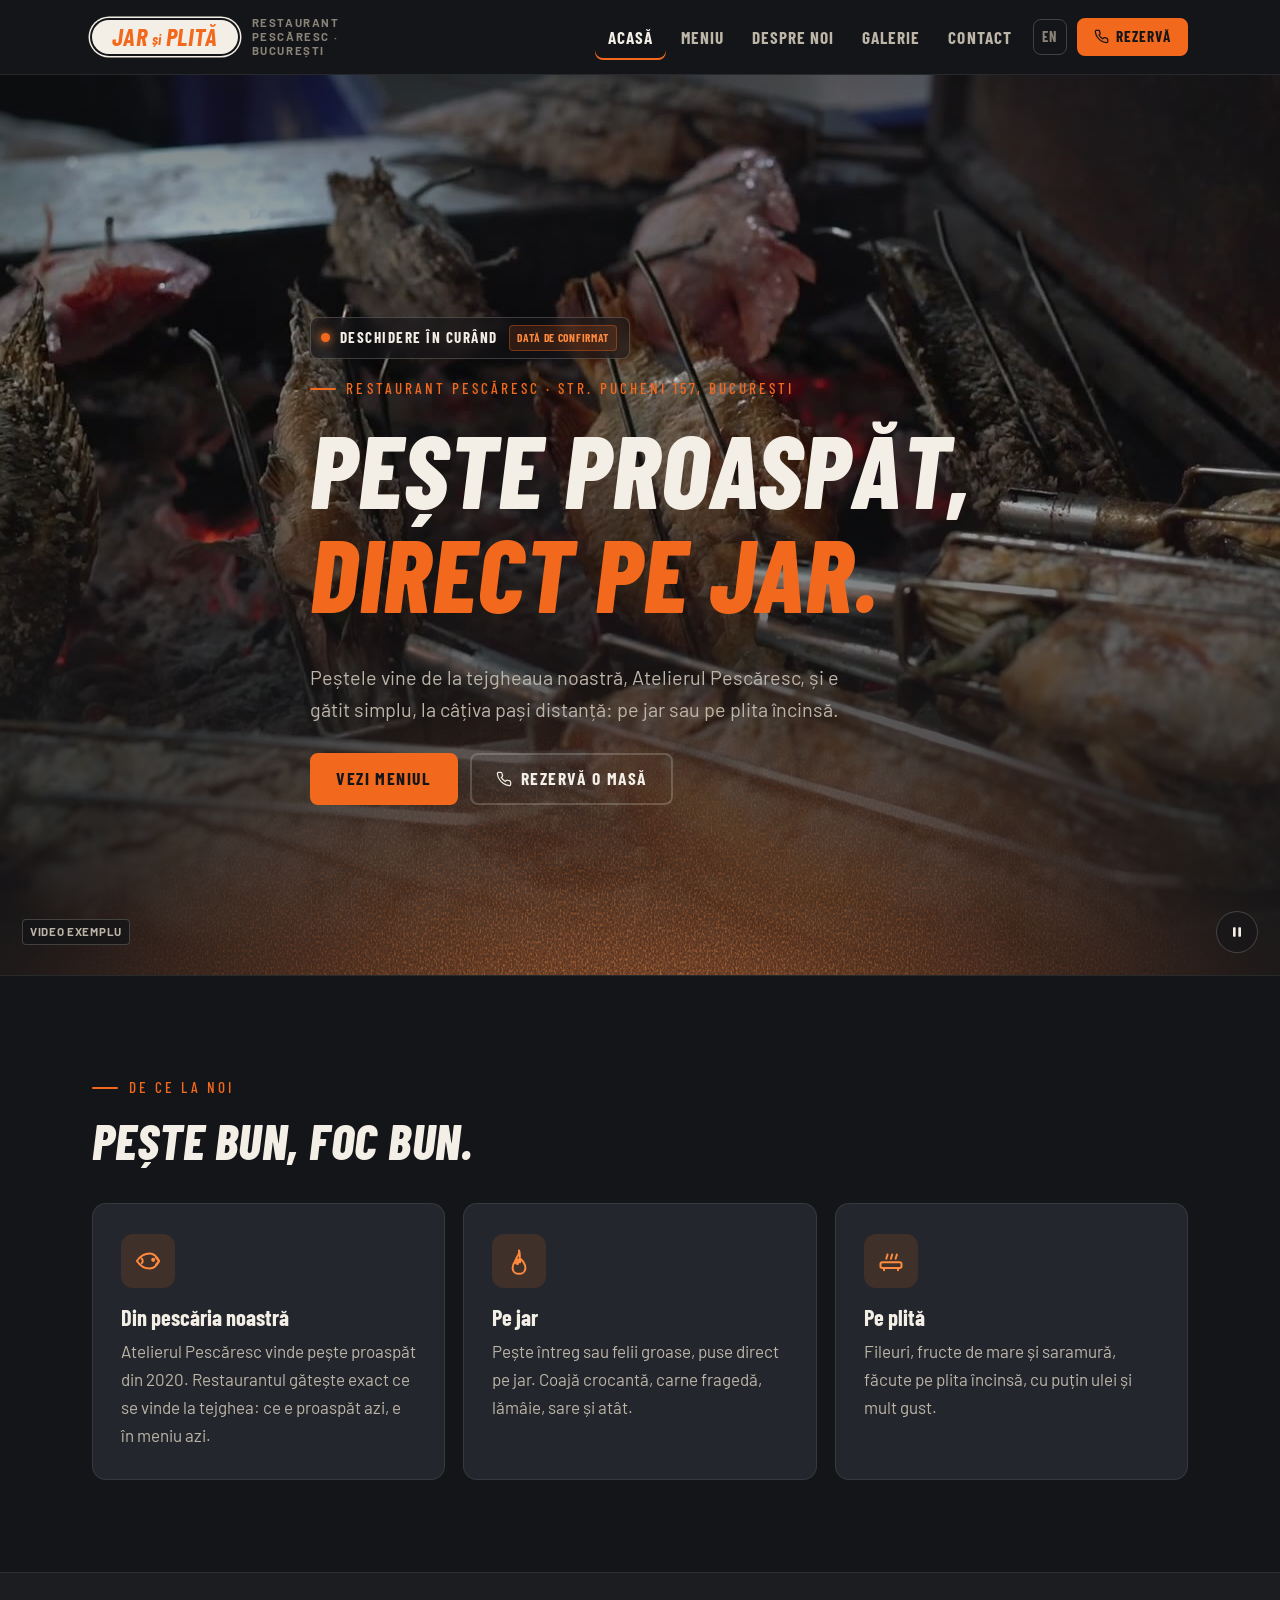
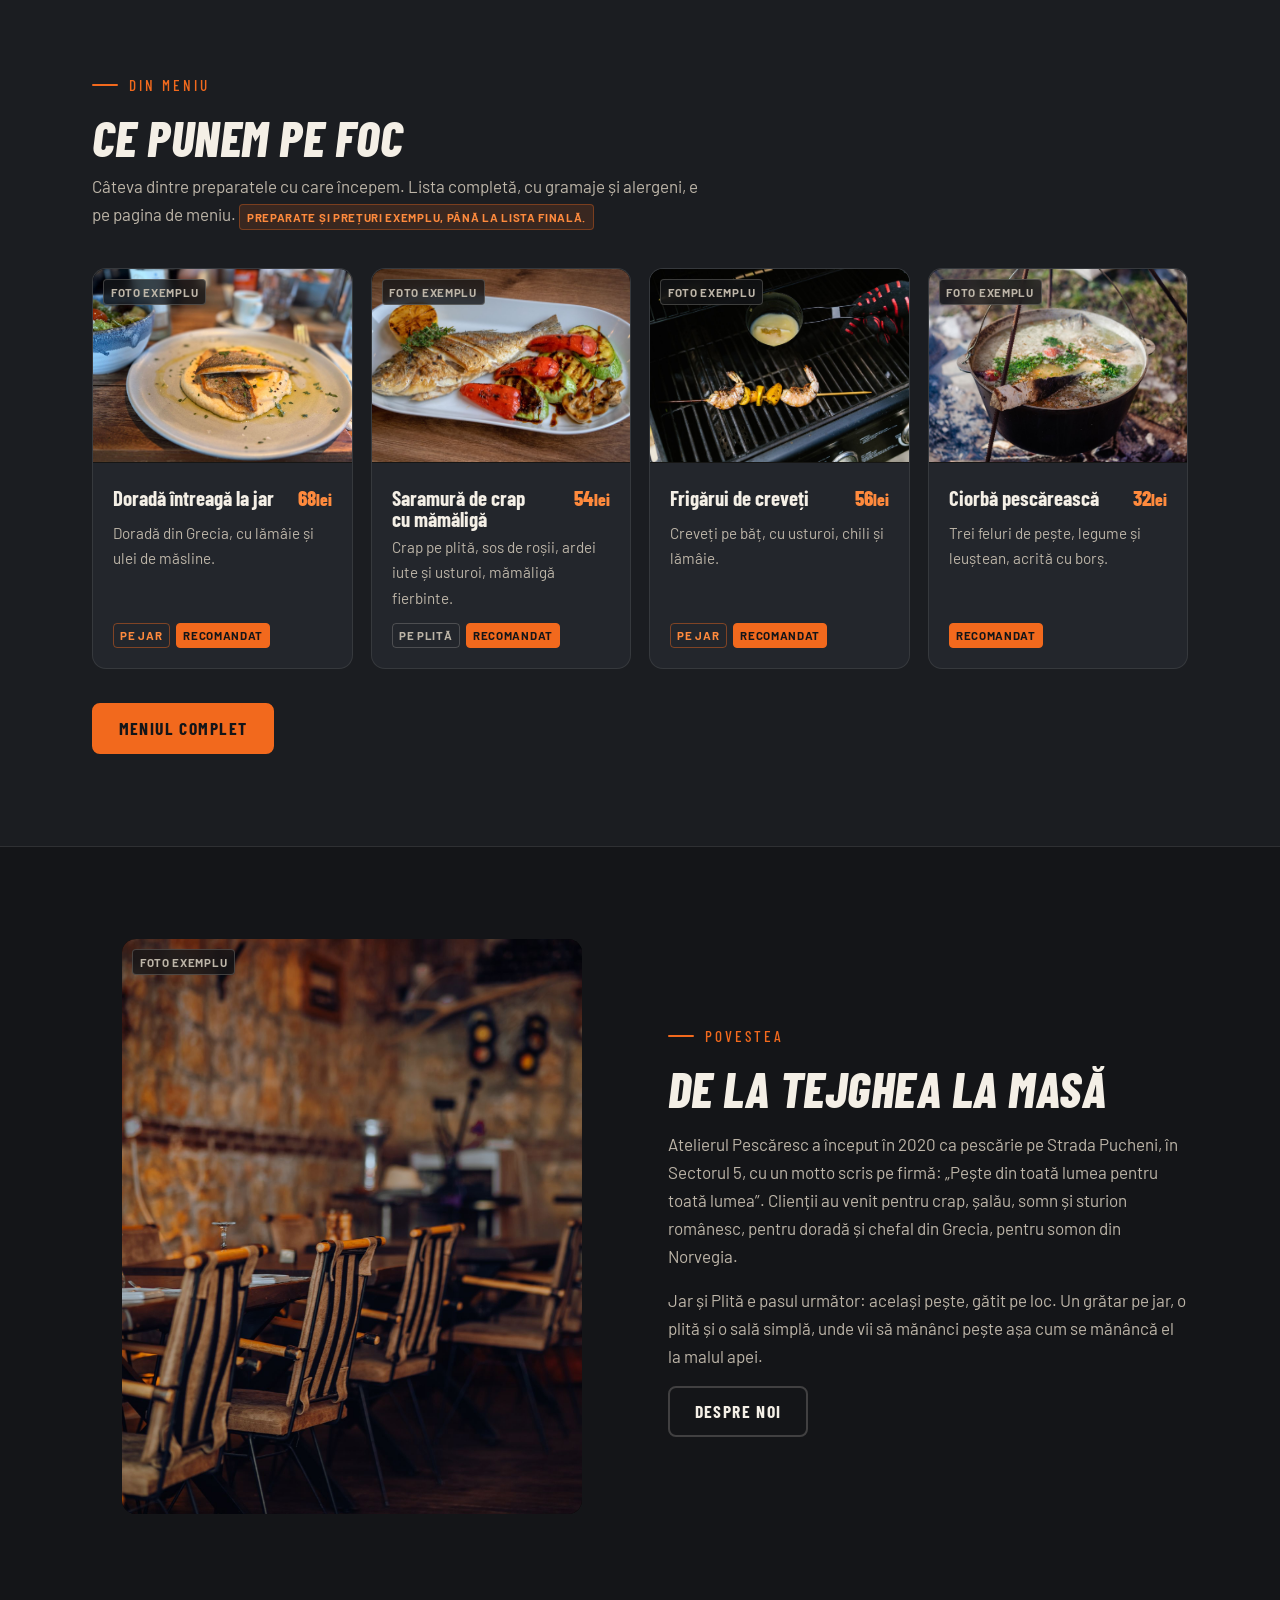
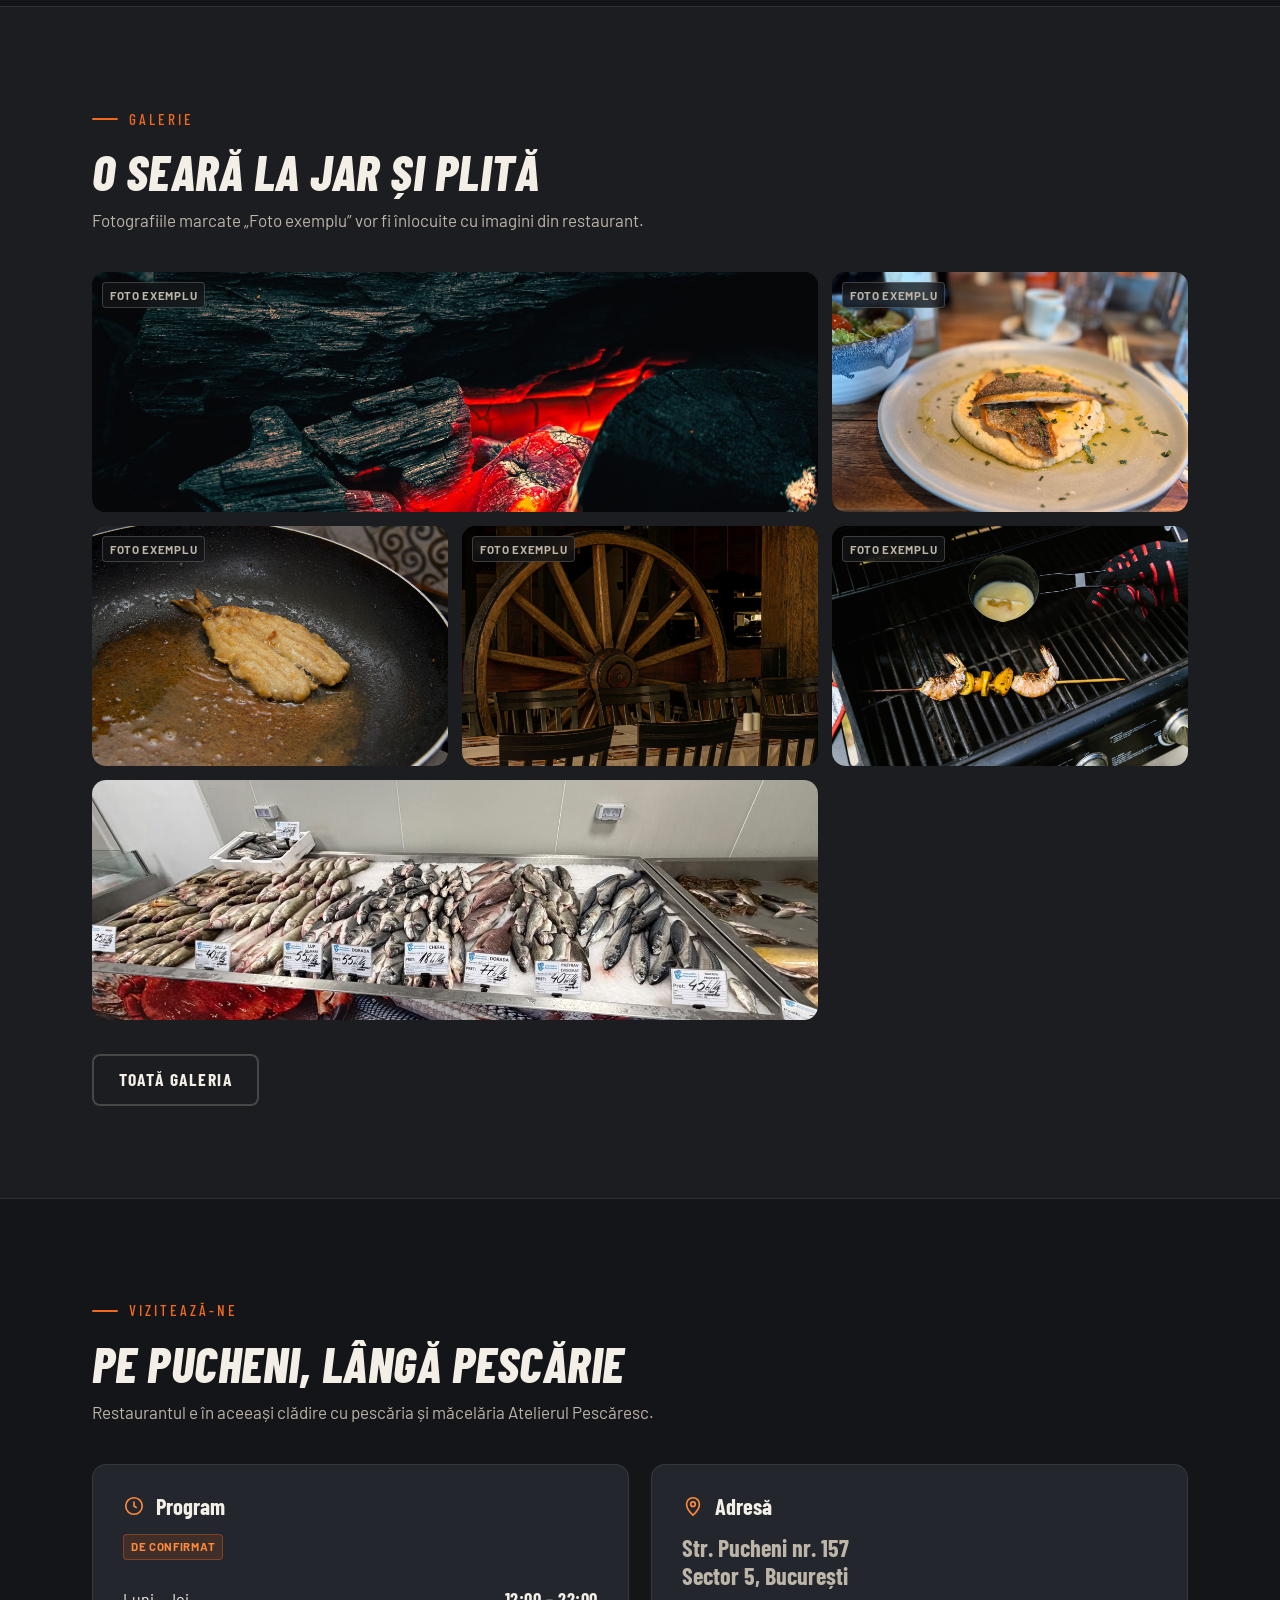
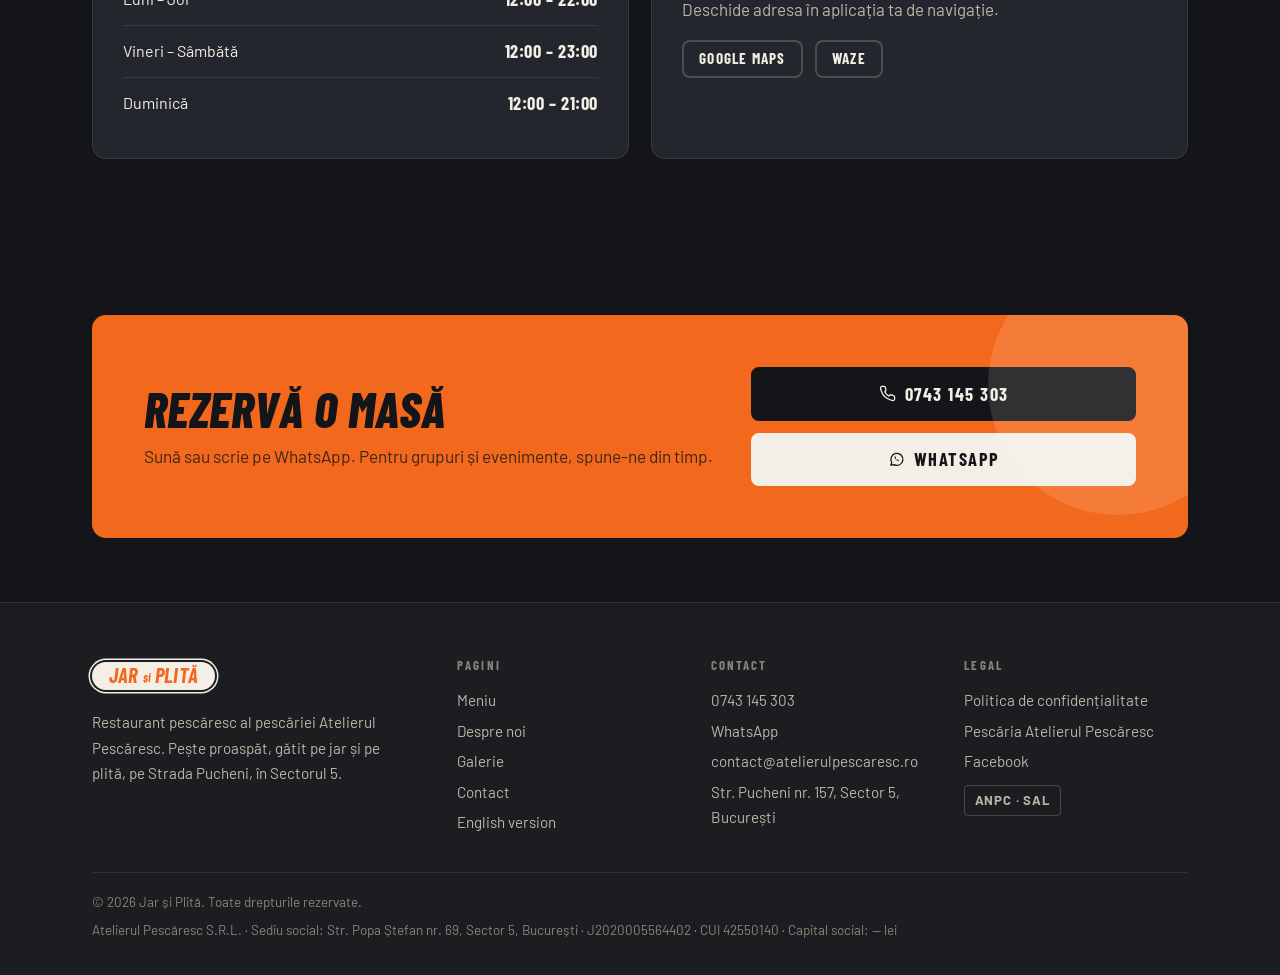
==== commit d4e54290: "preview 2026-11-05 00:10" ====
--- a/index.html
+++ b/index.html
@@ -159,8 +159,7 @@
       <article class="dish">
         <figure class="photo  has-img">
   <img src="img/dish-dorada.jpg" alt="Doradă întreagă la jar" loading="lazy">
-  <span class="tag sample">Foto exemplu</span>
-</figure>
+<span class="tag sample">Foto exemplu</span></figure>
 
         <div class="body">
           <div class="row"><h3>Doradă întreagă la jar</h3><span class="price">68<small>lei</small></span>
@@ -172,8 +171,7 @@
       <article class="dish">
         <figure class="photo  has-img">
   <img src="img/dish-saramura.jpg" alt="Saramură de crap cu mămăligă" loading="lazy">
-  <span class="tag sample">Foto exemplu</span>
-</figure>
+<span class="tag sample">Foto exemplu</span></figure>
 
         <div class="body">
           <div class="row"><h3>Saramură de crap cu mămăligă</h3><span class="price">54<small>lei</small></span>
@@ -185,8 +183,7 @@
       <article class="dish">
         <figure class="photo  has-img">
   <img src="img/dish-creveti.jpg" alt="Frigărui de creveți" loading="lazy">
-  <span class="tag sample">Foto exemplu</span>
-</figure>
+<span class="tag sample">Foto exemplu</span></figure>
 
         <div class="body">
           <div class="row"><h3>Frigărui de creveți</h3><span class="price">56<small>lei</small></span>
@@ -198,8 +195,7 @@
       <article class="dish">
         <figure class="photo  has-img">
   <img src="img/dish-ciorba.jpg" alt="Ciorbă pescărească" loading="lazy">
-  <span class="tag sample">Foto exemplu</span>
-</figure>
+<span class="tag sample">Foto exemplu</span></figure>
 
         <div class="body">
           <div class="row"><h3>Ciorbă pescărească</h3><span class="price">32<small>lei</small></span>
@@ -217,8 +213,7 @@
   <div class="wrap split">
     <figure class="photo  has-img">
   <img src="img/interior-2.jpg" alt="Bucătăria restaurantului Jar și Plită" loading="lazy">
-  <span class="tag sample">Foto exemplu</span>
-</figure>
+<span class="tag sample">Foto exemplu</span></figure>
 
     <div>
       <span class="eyebrow">Povestea</span>
@@ -235,38 +230,32 @@
     <div class="sec-head">
       <span class="eyebrow">Galerie</span>
       <h2 id="gallery-title">O seară la Jar și Plită</h2>
-      <p>Fotografiile de mai jos sunt exemple și vor fi înlocuite cu imagini din restaurant.</p>
+      <p>Fotografiile marcate „Foto exemplu” vor fi înlocuite cu imagini din restaurant.</p>
     </div>
     <div class="grid gal">
       <div class="wide"><figure class="photo  has-img">
   <img src="img/embers.jpg" alt="Jarul, înainte de primul pește" loading="lazy">
-  <span class="tag sample">Foto exemplu</span>
-</figure>
+<span class="tag sample">Foto exemplu</span></figure>
 </div>
       <div class=""><figure class="photo  has-img">
   <img src="img/dish-dorada.jpg" alt="Doradă întreagă la jar" loading="lazy">
-  <span class="tag sample">Foto exemplu</span>
-</figure>
+<span class="tag sample">Foto exemplu</span></figure>
 </div>
       <div class=""><figure class="photo  has-img">
   <img src="img/dish-plita.jpg" alt="Somon pe plita încinsă" loading="lazy">
-  <span class="tag sample">Foto exemplu</span>
-</figure>
+<span class="tag sample">Foto exemplu</span></figure>
 </div>
       <div class=""><figure class="photo  has-img">
   <img src="img/interior.jpg" alt="Sala restaurantului" loading="lazy">
-  <span class="tag sample">Foto exemplu</span>
-</figure>
+<span class="tag sample">Foto exemplu</span></figure>
 </div>
       <div class="wide"><figure class="photo  has-img">
-  <img src="img/counter.jpg" alt="Tejgheaua pescăriei, dimineața" loading="lazy">
-  <span class="tag sample">Foto exemplu</span>
+  <img src="img/shop-counter-1.jpg" alt="Tejgheaua pescăriei" loading="lazy">
 </figure>
 </div>
       <div class=""><figure class="photo  has-img">
   <img src="img/dish-creveti.jpg" alt="Frigărui de creveți" loading="lazy">
-  <span class="tag sample">Foto exemplu</span>
-</figure>
+<span class="tag sample">Foto exemplu</span></figure>
 </div>
     </div>
     <div class="sec-foot"><a class="btn ghost" href="galerie.html">Toată galeria</a></div>
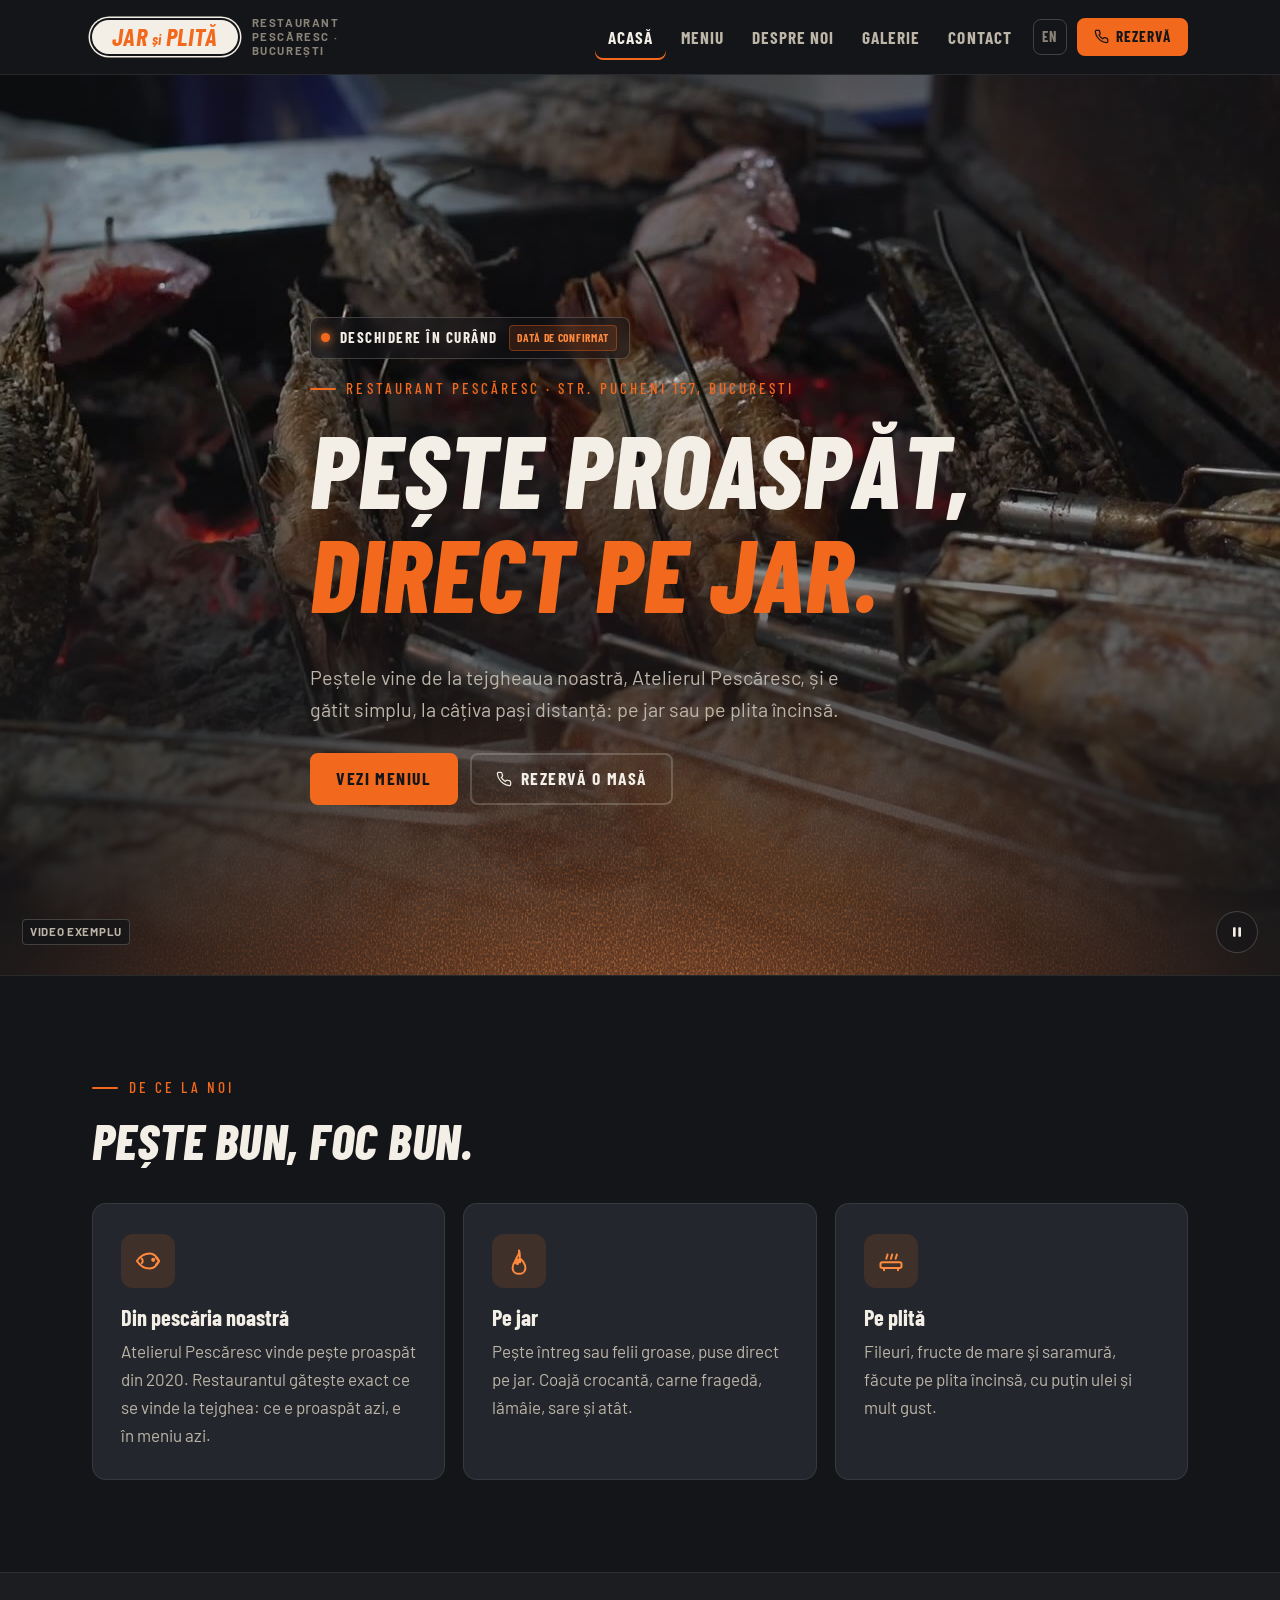
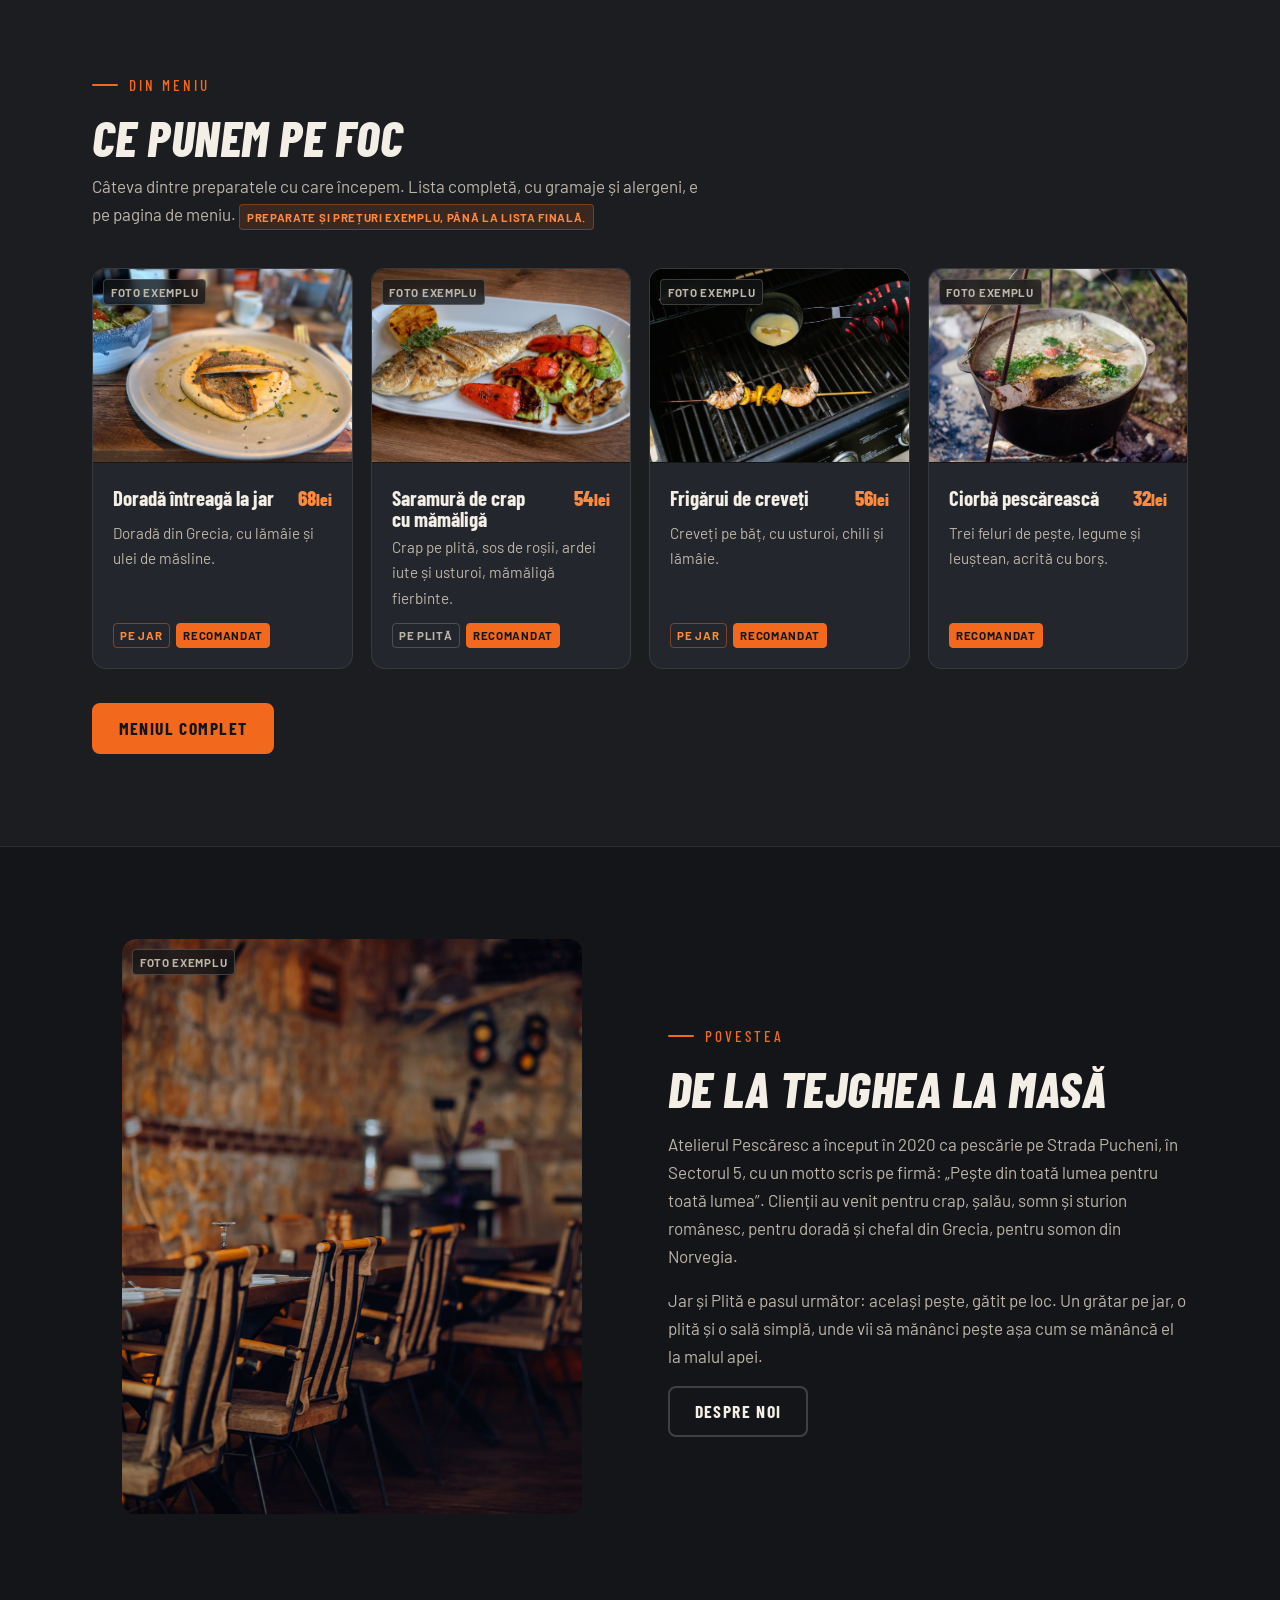
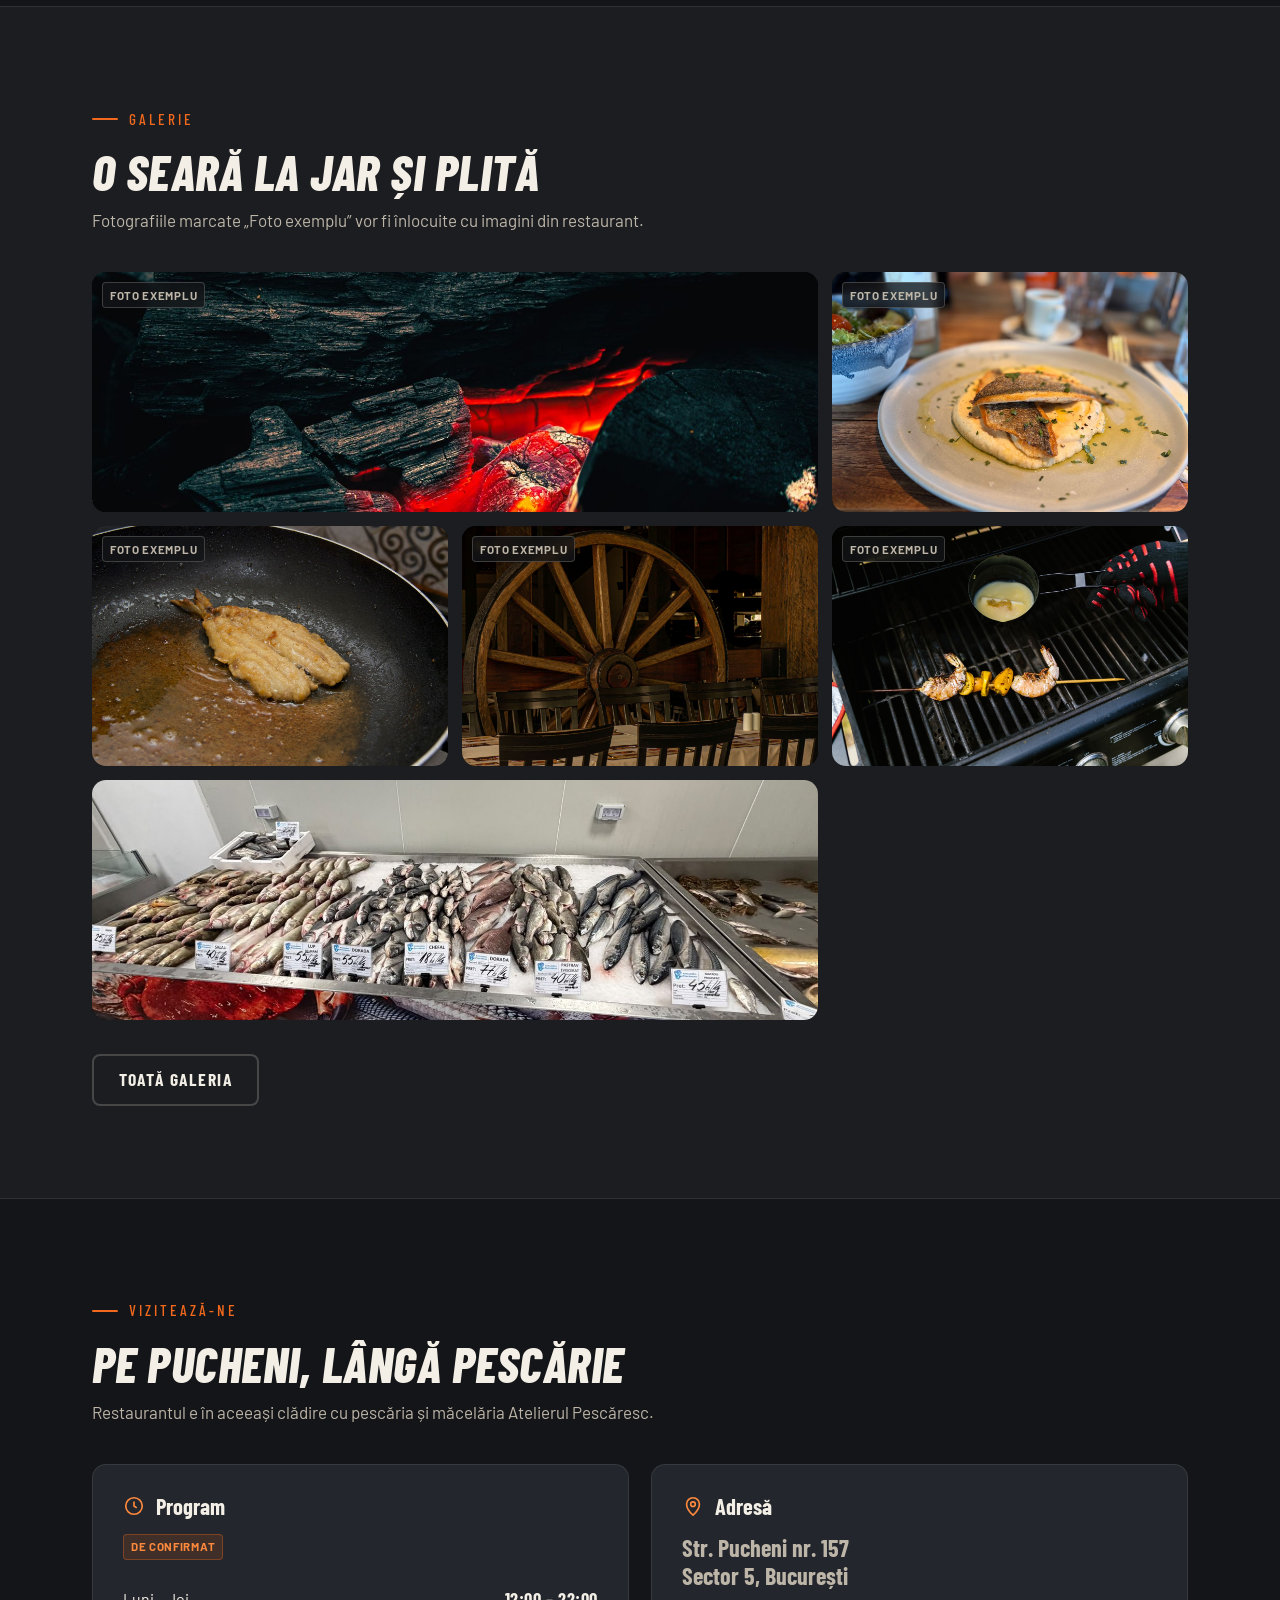
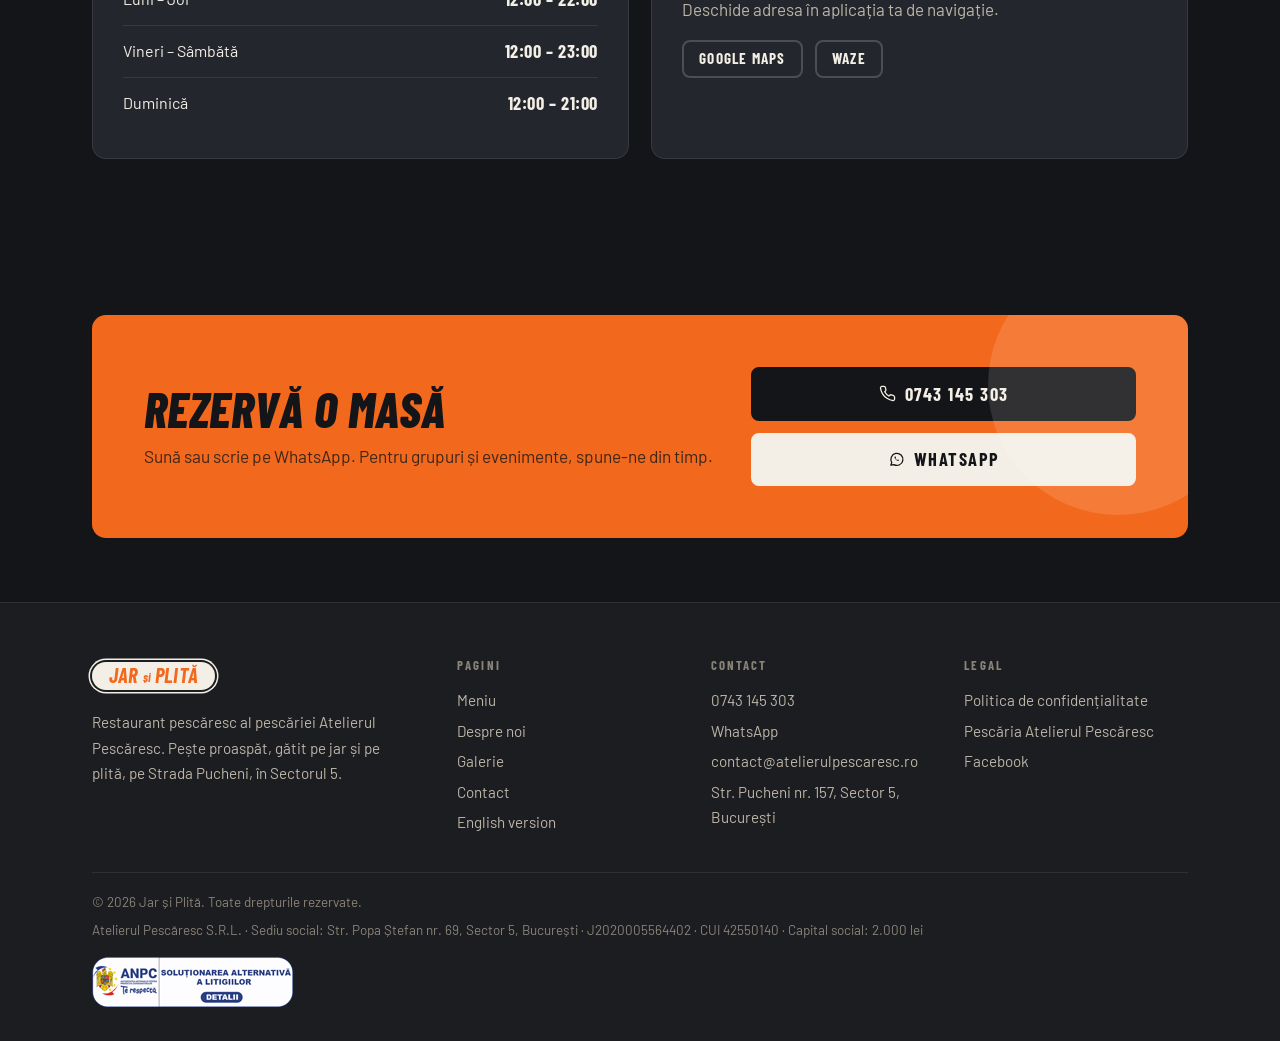
==== commit 136686bd: "preview 2026-11-05 10:19" ====
--- a/index.html
+++ b/index.html
@@ -18,7 +18,9 @@
 <meta property="og:image" content="https://jarsiplita.ro/img/hero-poster.jpg">
 <meta property="og:locale" content="ro_RO">
 <meta name="theme-color" content="#141518">
+<link rel="icon" href="favicon.ico" sizes="32x32">
 <link rel="icon" href="favicon.svg" type="image/svg+xml">
+<link rel="apple-touch-icon" href="img/apple-touch-icon.png">
 <link rel="stylesheet" href="css/style.css">
 <script type="application/ld+json">
 {
@@ -34,7 +36,12 @@
     "streetAddress": "Str. Pucheni nr. 157"
   },
   "email": "contact@atelierulpescaresc.ro",
-  "hasMenu": "https://jarsiplita.ro/meniu.html",
+  "geo": {
+    "@type": "GeoCoordinates",
+    "latitude": 44.386333,
+    "longitude": 26.059304
+  },
+  "hasMenu": "https://jarsiplita.ro/meniu",
   "image": "https://jarsiplita.ro/img/hero-poster.jpg",
   "name": "Jar \u0219i Plit\u0103",
   "parentOrganization": {
@@ -70,7 +77,7 @@
 
 <header class="site" id="hdr">
   <div class="wrap bar">
-    <a class="brand" href="index.html" aria-label="Jar și Plită">
+    <a class="brand" href="./" aria-label="Jar și Plită">
       <span class="pill"><b>Jar</b><i>și</i><b>Plită</b></span>
       <span class="brand-sub">Restaurant pescăresc · București</span>
     </a>
@@ -78,12 +85,12 @@
       <svg viewBox="0 0 24 24" width="22" height="22" fill="none" stroke="currentColor" stroke-width="2.2" stroke-linecap="round" aria-hidden="true"><path d="M3 6h18M3 12h18M3 18h18"/></svg>
     </button>
     <nav class="primary" id="nav" aria-label="Acasă">
-      <a href="index.html" aria-current="page">Acasă</a>
-      <a href="meniu.html">Meniu</a>
-      <a href="despre.html">Despre noi</a>
-      <a href="galerie.html">Galerie</a>
-      <a href="contact.html">Contact</a>
-      <a class="lang" href="en/index.html" hreflang="en" lang="en" title="English version">EN</a>
+      <a href="./" aria-current="page">Acasă</a>
+      <a href="meniu">Meniu</a>
+      <a href="despre">Despre noi</a>
+      <a href="galerie">Galerie</a>
+      <a href="contact">Contact</a>
+      <a class="lang" href="en/" hreflang="en" lang="en" title="English version">EN</a>
       <a class="btn small" href="tel:+40743145303">
         <svg viewBox="0 0 24 24" width="15" height="15" fill="none" stroke="currentColor" stroke-width="2" aria-hidden="true"><path d="M22 16.9v3a2 2 0 0 1-2.2 2 19.8 19.8 0 0 1-8.6-3.1 19.5 19.5 0 0 1-6-6 19.8 19.8 0 0 1-3.1-8.7A2 2 0 0 1 4.1 2h3a2 2 0 0 1 2 1.7c.1.9.3 1.8.6 2.6a2 2 0 0 1-.5 2.1L8 9.6a16 16 0 0 0 6 6l1.2-1.2a2 2 0 0 1 2.1-.5c.8.3 1.7.5 2.6.6a2 2 0 0 1 1.7 2Z"/></svg>
         Rezervă
@@ -111,7 +118,7 @@
       <h1 id="hero-title">Pește proaspăt, <em>direct pe jar.</em></h1>
       <p class="lead">Peștele vine de la tejgheaua noastră, Atelierul Pescăresc, și e gătit simplu, la câțiva pași distanță: pe jar sau pe plita încinsă.</p>
       <div class="cta">
-        <a class="btn" href="meniu.html">Vezi meniul</a>
+        <a class="btn" href="meniu">Vezi meniul</a>
         <a class="btn ghost" href="tel:+40743145303"><svg viewBox="0 0 24 24" width="16" height="16" fill="none" stroke="currentColor" stroke-width="1.8" aria-hidden="true"><path d="M22 16.9v3a2 2 0 0 1-2.2 2 19.8 19.8 0 0 1-8.6-3.1 19.5 19.5 0 0 1-6-6 19.8 19.8 0 0 1-3.1-8.7A2 2 0 0 1 4.1 2h3a2 2 0 0 1 2 1.7c.1.9.3 1.8.6 2.6a2 2 0 0 1-.5 2.1L8 9.6a16 16 0 0 0 6 6l1.2-1.2a2 2 0 0 1 2.1-.5c.8.3 1.7.5 2.6.6a2 2 0 0 1 1.7 2Z"/></svg>
  Rezervă o masă</a>
       </div>
@@ -205,7 +212,7 @@
         </div>
       </article>
     </div>
-    <div class="sec-foot"><a class="btn" href="meniu.html">Meniul complet</a></div>
+    <div class="sec-foot"><a class="btn" href="meniu">Meniul complet</a></div>
   </div>
 </section>
 
@@ -220,7 +227,7 @@
       <h2 id="about-title">De la tejghea la masă</h2>
       <p>Atelierul Pescăresc a început în 2020 ca pescărie pe Strada Pucheni, în Sectorul 5, cu un motto scris pe firmă: „Pește din toată lumea pentru toată lumea”. Clienții au venit pentru crap, șalău, somn și sturion românesc, pentru doradă și chefal din Grecia, pentru somon din Norvegia.</p>
       <p>Jar și Plită e pasul următor: același pește, gătit pe loc. Un grătar pe jar, o plită și o sală simplă, unde vii să mănânci pește așa cum se mănâncă el la malul apei.</p>
-      <div class="cta"><a class="btn ghost" href="despre.html">Despre noi</a></div>
+      <div class="cta"><a class="btn ghost" href="despre">Despre noi</a></div>
     </div>
   </div>
 </section>
@@ -258,7 +265,7 @@
 <span class="tag sample">Foto exemplu</span></figure>
 </div>
     </div>
-    <div class="sec-foot"><a class="btn ghost" href="galerie.html">Toată galeria</a></div>
+    <div class="sec-foot"><a class="btn ghost" href="galerie">Toată galeria</a></div>
   </div>
 </section>
 
@@ -320,16 +327,16 @@
   <div class="wrap">
     <div class="cols">
       <div>
-        <a class="brand" href="index.html"><span class="pill"><b>Jar</b><i>și</i><b>Plită</b></span></a>
+        <a class="brand" href="./"><span class="pill"><b>Jar</b><i>și</i><b>Plită</b></span></a>
         <p class="fabout">Restaurant pescăresc al pescăriei Atelierul Pescăresc. Pește proaspăt, gătit pe jar și pe plită, pe Strada Pucheni, în Sectorul 5.</p>
       </div>
       <div>
         <h4>Pagini</h4>
-        <a href="meniu.html">Meniu</a>
-        <a href="despre.html">Despre noi</a>
-        <a href="galerie.html">Galerie</a>
-        <a href="contact.html">Contact</a>
-        <a href="en/index.html" hreflang="en" lang="en">English version</a>
+        <a href="meniu">Meniu</a>
+        <a href="despre">Despre noi</a>
+        <a href="galerie">Galerie</a>
+        <a href="contact">Contact</a>
+        <a href="en/" hreflang="en" lang="en">English version</a>
       </div>
       <div>
         <h4>Contact</h4>
@@ -340,15 +347,17 @@
       </div>
       <div>
         <h4>Legal</h4>
-        <a href="confidentialitate.html">Politica de confidențialitate</a>
+        <a href="confidentialitate">Politica de confidențialitate</a>
         <a href="https://www.atelierulpescaresc.ro/" rel="noopener">Pescăria Atelierul Pescăresc</a>
         <a href="https://www.facebook.com/atelierulpescaresconline" rel="noopener">Facebook</a>
-        <a class="sal" href="https://reclamatiisal.anpc.ro" rel="noopener" title="Soluționarea alternativă a litigiilor (ANPC)">ANPC · SAL</a>
       </div>
     </div>
     <div class="legal">
       <span>© 2026 Jar și Plită. Toate drepturile rezervate.</span>
-      <span class="company">Atelierul Pescăresc S.R.L. · Sediu social: Str. Popa Ștefan nr. 69, Sector 5, București · J2020005564402 · CUI 42550140 · Capital social: — lei</span>
+      <span class="company">Atelierul Pescăresc S.R.L. · Sediu social: Str. Popa Ștefan nr. 69, Sector 5, București · J2020005564402 · CUI 42550140 · Capital social: 2.000 lei</span>
+      <a class="sal" href="https://reclamatiisal.anpc.ro" rel="noopener" title="Soluționarea alternativă a litigiilor (ANPC)">
+        <img src="img/anpc-sal.png" width="250" height="50" alt="Soluționarea alternativă a litigiilor (ANPC)" loading="lazy">
+      </a>
     </div>
   </div>
 </footer>
--- a/css/style.css
+++ b/css/style.css
@@ -334,7 +334,9 @@
 footer.site a{color:var(--sand);text-decoration:none;display:block;padding:.18em 0}
 footer.site a:hover{color:var(--ember-hot)}
 footer.site .addr{display:block;padding:.18em 0}
-footer.site a.sal{margin-top:.5rem;display:inline-block;border:1px solid var(--line-strong);border-radius:4px;padding:.3em .7em;font-weight:700;font-size:.82rem;letter-spacing:.06em}
+footer.site a.sal{align-self:flex-start;margin-top:10px;padding:0}
+footer.site a.sal img{display:block;width:250px;height:50px;max-width:100%;object-fit:contain;object-position:left center}
+.page-hero .other-lang{margin-top:24px;color:var(--sand)}
 footer.site .legal{margin-top:34px;padding-top:18px;border-top:1px solid var(--line);display:flex;flex-direction:column;gap:6px;font-size:.84rem;color:var(--ash)}
 
 /* ---------- Responsive ---------- */
